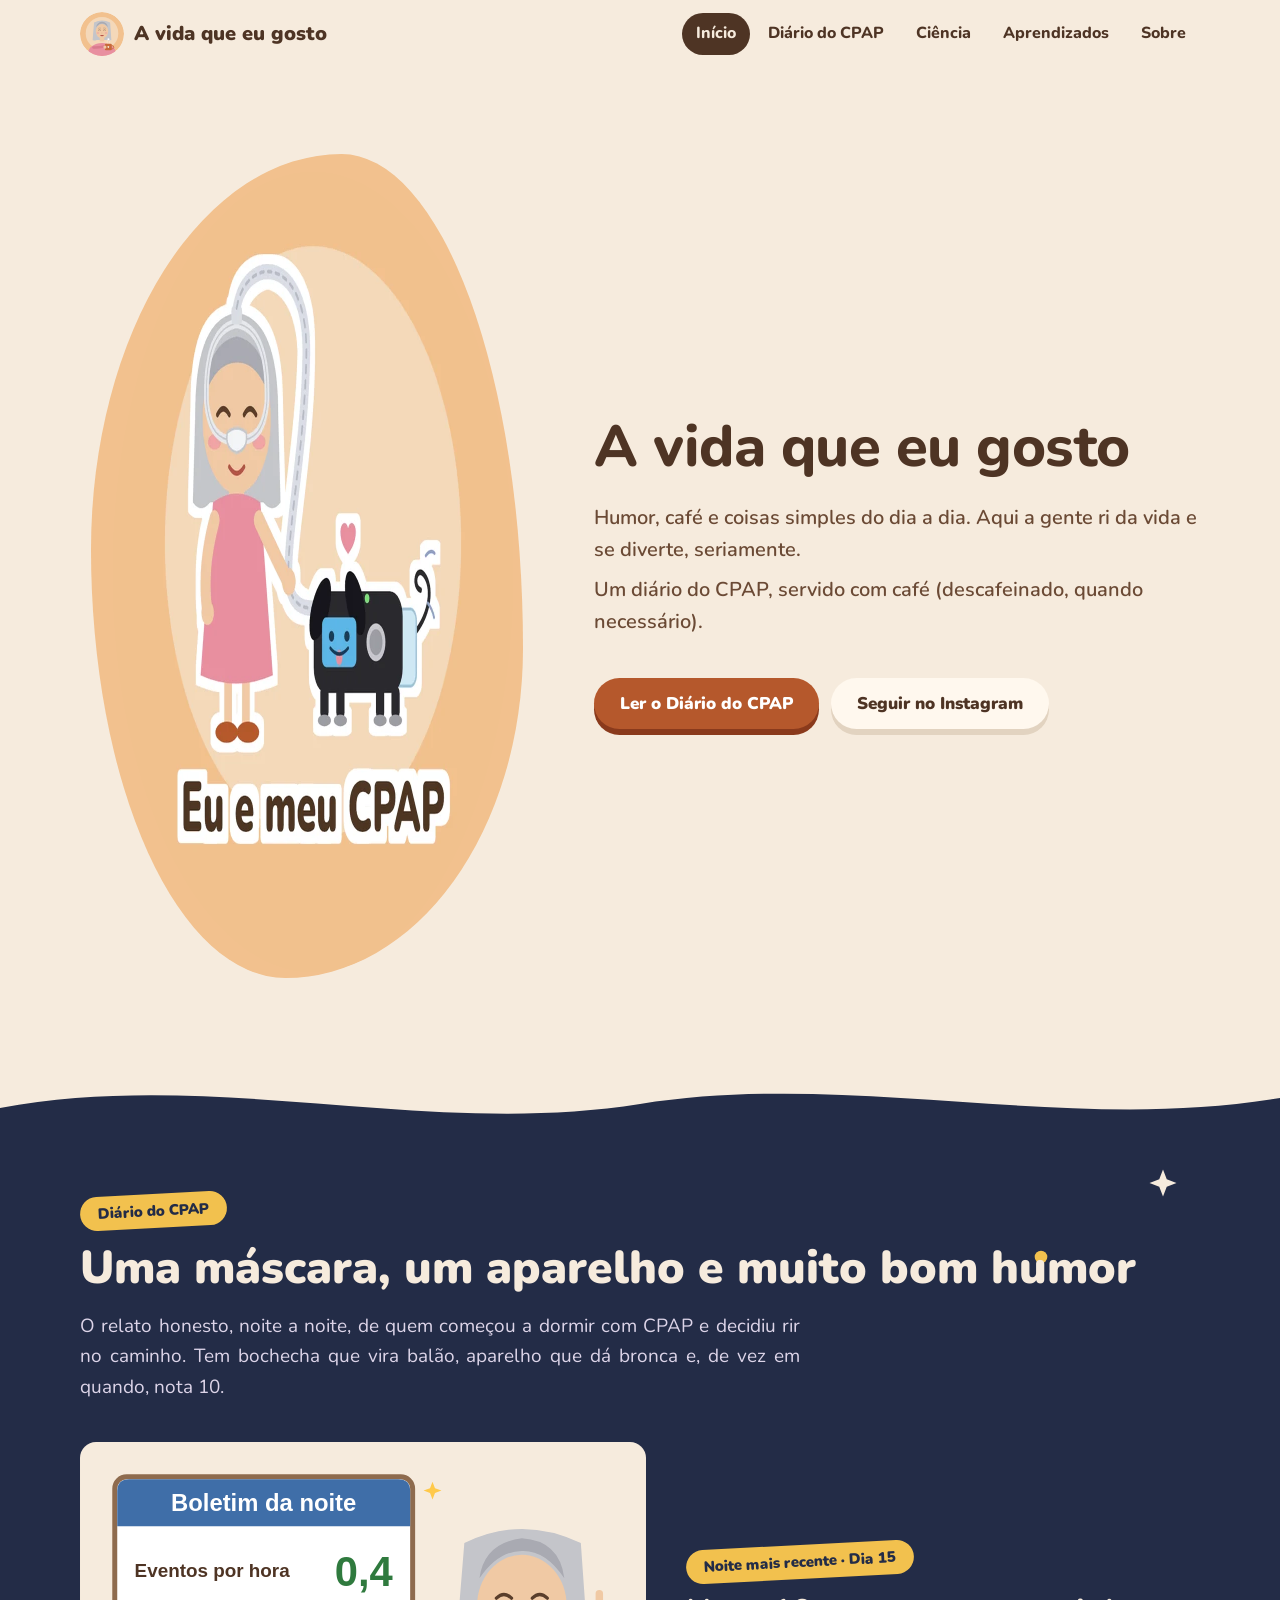
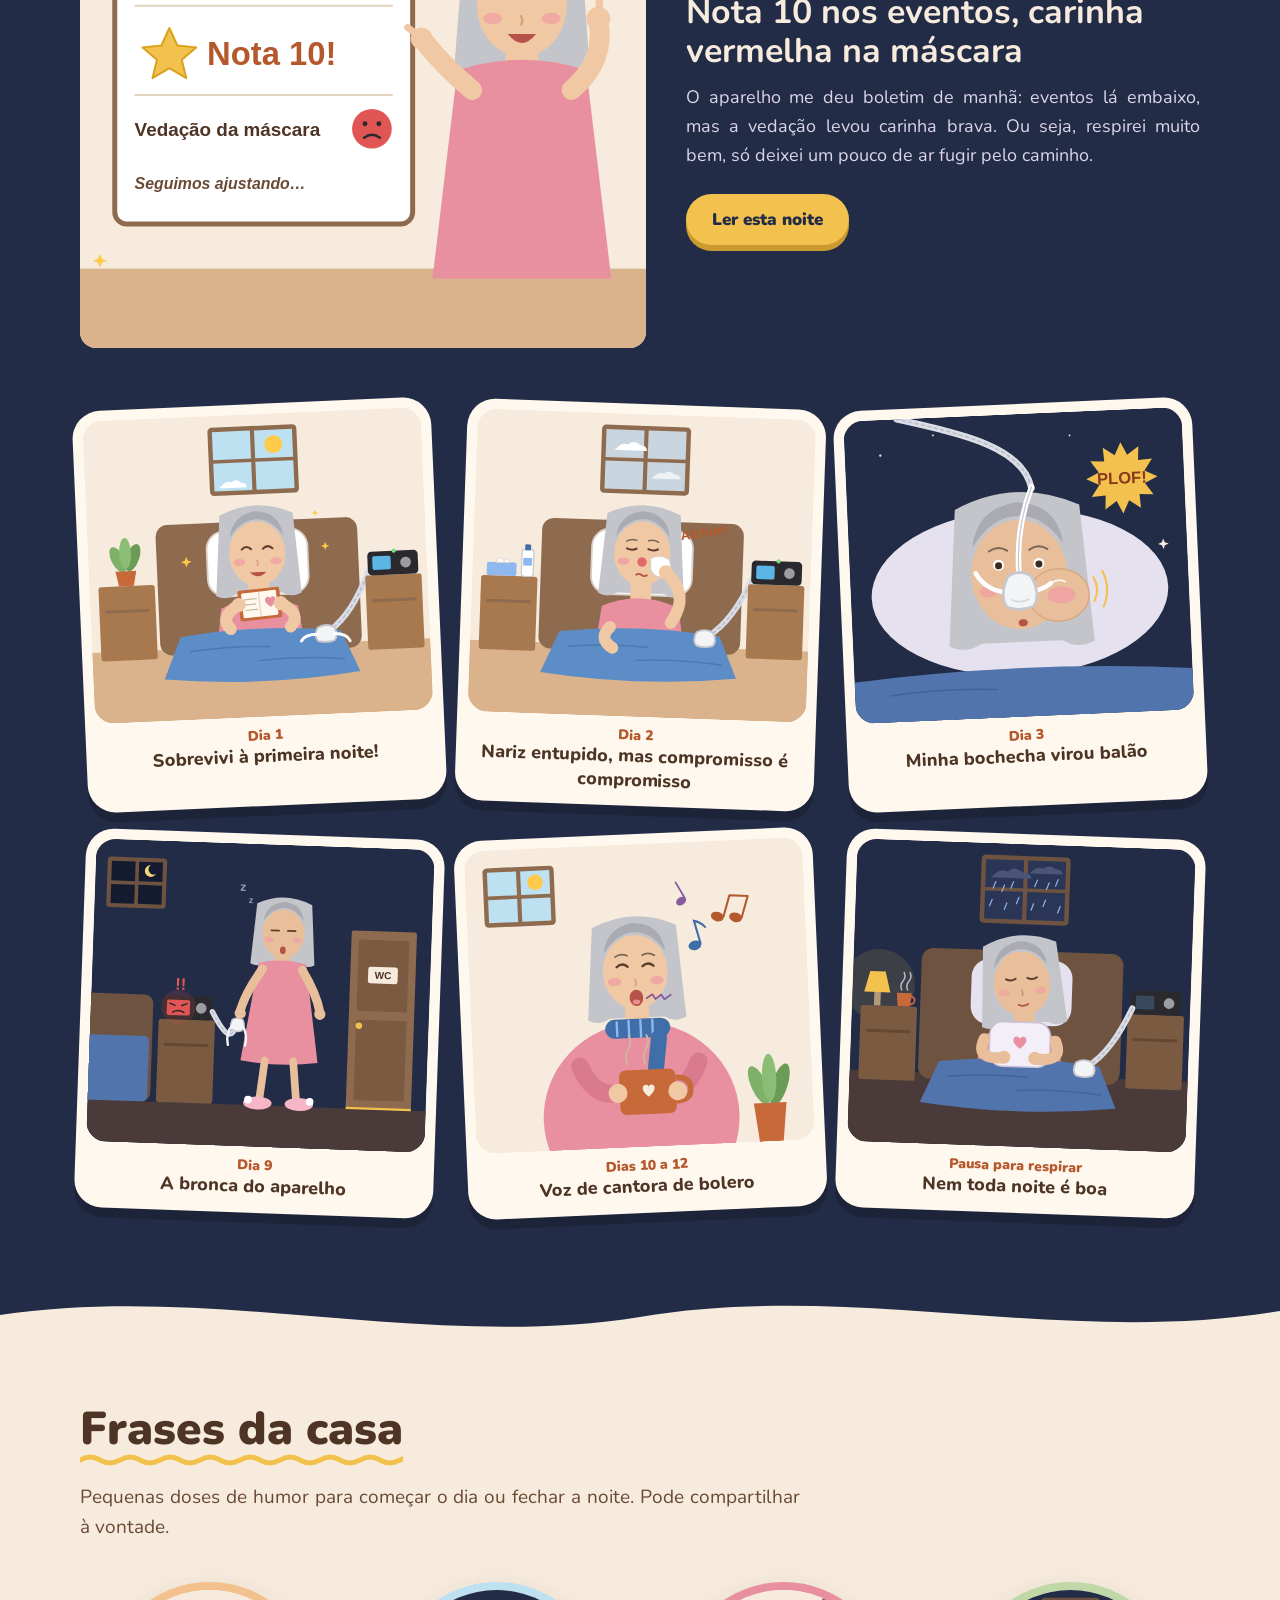
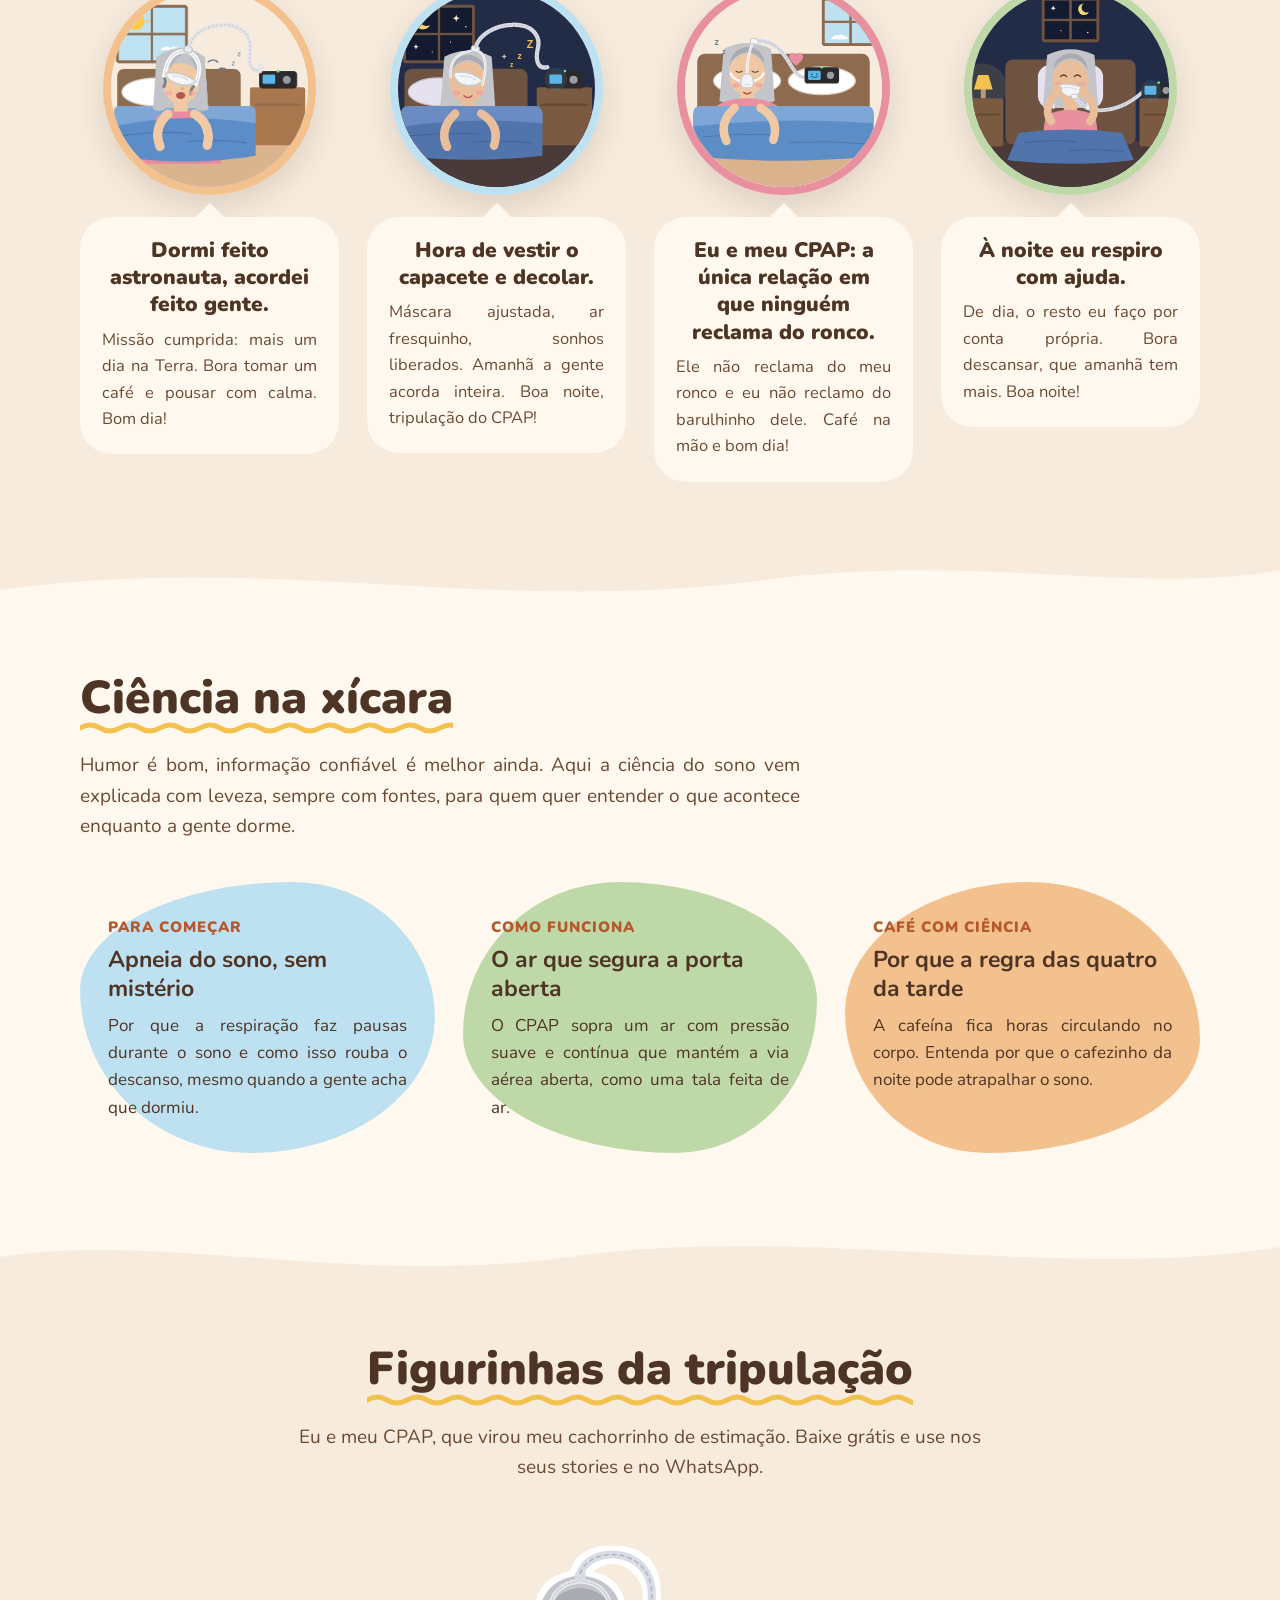
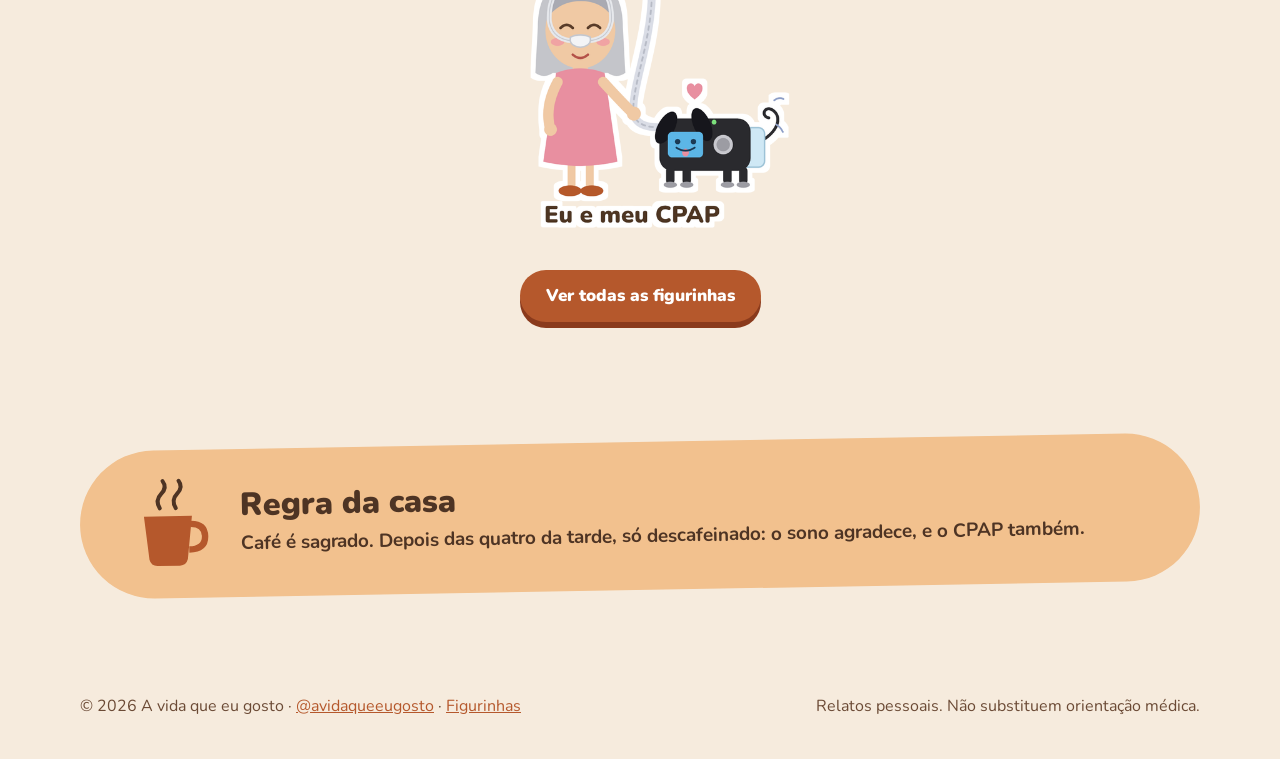
==== index.html @ 5b23d5ad "Prévia de compartilhamento com a nova personagem Co-Authored-By: Claude Opus 5.5 <noreply@anthropic." ====
<!doctype html>
<html lang="pt-BR">
<head>
  <meta charset="utf-8">
  <meta name="viewport" content="width=device-width, initial-scale=1">
  <title>A vida que eu gosto · Diário do CPAP com humor e café</title>
  <meta name="description" content="Humor, café e coisas simples do dia a dia. Um diário bem-humorado e honesto da adaptação ao CPAP, com ciência explicada de um jeito leve.">
  <meta property="og:type" content="website">
  <meta property="og:locale" content="pt_BR">
  <meta property="og:site_name" content="A vida que eu gosto">
  <meta property="og:title" content="A vida que eu gosto · Diário do CPAP com humor e café">
  <meta property="og:description" content="Humor, café e coisas simples do dia a dia. Um diário bem-humorado e honesto da adaptação ao CPAP, com ciência explicada de um jeito leve.">
  <meta property="og:url" content="https://vidaqueeugosto.vercel.app/">
  <meta property="og:image" content="https://vidaqueeugosto.vercel.app/img/compartilhar.png">
  <meta property="og:image:width" content="1200">
  <meta property="og:image:height" content="630">
  <meta property="og:image:alt" content="Ilustração da Vera passeando com o CPAP, que virou um cachorrinho, ao lado do título A vida que eu gosto">
  <meta name="twitter:card" content="summary_large_image">
  <link rel="icon" href="img/avatar.svg" type="image/svg+xml">
  <link rel="preconnect" href="https://fonts.googleapis.com">
  <link rel="preconnect" href="https://fonts.gstatic.com" crossorigin>
  <link href="https://fonts.googleapis.com/css2?family=Nunito:wght@600;700;800;900&display=swap" rel="stylesheet">
  <link rel="stylesheet" href="css/style.css">
</head>
<body>

<header class="topo">
  <div class="container">
    <a class="marca" href="index.html"><img src="img/avatar.svg" alt="">A vida que eu gosto</a>
    <nav class="menu" aria-label="Menu principal">
      <a href="index.html" aria-current="page">Início</a>
      <a href="diario.html">Diário do CPAP</a>
      <a href="ciencia.html">Ciência</a>
      <a href="aprendizados.html">Aprendizados</a>
      <a href="sobre.html">Sobre</a>
    </nav>
  </div>
</header>

<main>

  <section class="abertura">
    <div class="container">
      <div class="moldura">
        <img class="retrato redondo" src="img/eu-e-meu-cpap-perfil.webp" width="800" height="800" alt="Ilustração da Vera, de cabelos grisalhos e vestido rosa, passeando com o CPAP, que virou um cachorrinho, com a frase Eu e meu CPAP">
      </div>
      <div>
        <h1>A vida que eu gosto</h1>
        <p class="lema">Humor, café e coisas simples do dia a dia. Aqui a gente ri da vida e se diverte, seriamente.</p>
        <p class="cafe-nota">Um diário do CPAP, servido com café (descafeinado, quando necessário).</p>
        <div class="botoes">
          <a class="botao botao-principal" href="diario.html">Ler o Diário do CPAP</a>
          <a class="botao botao-secundario" href="https://www.instagram.com/avidaqueeugosto/" rel="noopener">Seguir no Instagram</a>
        </div>
      </div>
    </div>
  </section>

  <svg class="onda" viewBox="0 0 1440 70" preserveAspectRatio="none" aria-hidden="true"><path d="M0 40 C 240 0, 480 70, 720 36 C 960 2, 1200 66, 1440 30 L 1440 70 L 0 70 Z" fill="#232C47"></path></svg>
  <section class="secao diario" aria-labelledby="titulo-diario">
    <svg class="enfeite" style="top: 30px; right: 8%; width: 30px" viewBox="0 0 40 40" aria-hidden="true"><path d="M20 2 l5 13 13 5 -13 5 -5 13 -5 -13 -13 -5 13 -5 z" fill="#F6EBDD"></path></svg>
    <svg class="enfeite e2" style="top: 110px; right: 18%; width: 18px" viewBox="0 0 40 40" aria-hidden="true"><circle cx="20" cy="20" r="14" fill="#F2C14E"></circle></svg>
    <div class="container">
      <span class="selo">Diário do CPAP</span><br>
      <h2 id="titulo-diario">Uma máscara, um aparelho e muito bom humor</h2>
      <p class="intro">O relato honesto, noite a noite, de quem começou a dormir com CPAP e decidiu rir no caminho. Tem bochecha que vira balão, aparelho que dá bronca e, de vez em quando, nota 10.</p>

      <article class="destaque">
        <img src="img/dia15.svg" alt="Ilustração: Vera apontando, orgulhosa, para um grande boletim da noite com nota 10 e uma carinha vermelha na vedação da máscara">
        <div>
          <span class="selo">Noite mais recente · Dia 15</span>
          <h3>Nota 10 nos eventos, carinha vermelha na máscara</h3>
          <p>O aparelho me deu boletim de manhã: eventos lá embaixo, mas a vedação levou carinha brava. Ou seja, respirei muito bem, só deixei um pouco de ar fugir pelo caminho.</p>
          <a class="botao botao-principal" href="diario.html#dia-15">Ler esta noite</a>
        </div>
      </article>

      <ul class="noites">
        <li><a href="diario.html#dia-1"><img src="img/dia01.svg" alt=""><span><small>Dia 1</small>Sobrevivi à primeira noite!</span></a></li>
        <li><a href="diario.html#dia-2"><img src="img/dia02.svg" alt=""><span><small>Dia 2</small>Nariz entupido, mas compromisso é compromisso</span></a></li>
        <li><a href="diario.html#dia-3"><img src="img/dia03.svg" alt=""><span><small>Dia 3</small>Minha bochecha virou balão</span></a></li>
        <li><a href="diario.html#dia-9"><img src="img/dia09.svg" alt=""><span><small>Dia 9</small>A bronca do aparelho</span></a></li>
        <li><a href="diario.html#dias-10-a-12"><img src="img/dia10.svg" alt=""><span><small>Dias 10 a 12</small>Voz de cantora de bolero</span></a></li>
        <li><a href="diario.html#noites-dificeis"><img src="img/noites-dificeis.svg" alt=""><span><small>Pausa para respirar</small>Nem toda noite é boa</span></a></li>
      </ul>
    </div>
  </section>
  <svg class="onda" viewBox="0 0 1440 70" preserveAspectRatio="none" aria-hidden="true"><path d="M0 0 L 1440 0 L 1440 34 C 1200 70, 960 4, 720 40 C 480 74, 240 6, 0 38 Z" fill="#232C47"></path></svg>

  <section class="secao" aria-labelledby="titulo-frases">
    <div class="container">
      <h2 id="titulo-frases" class="ondinha">Frases da casa</h2>
      <p class="intro">Pequenas doses de humor para começar o dia ou fechar a noite. Pode compartilhar à vontade.</p>
      <div class="frases">
        <article class="frase">
          <img src="img/post-astronauta.png" alt="Ilustração: Vera dormindo de máscara de CPAP, com o sol entrando pela janela">
          <div class="balao">
            <h3>Dormi feito astronauta, acordei feito gente.</h3>
            <p>Missão cumprida: mais um dia na Terra. Bora tomar um café e pousar com calma. Bom dia!</p>
          </div>
        </article>
        <article class="frase">
          <img src="img/post-noite.svg" alt="Ilustração noturna: Vera dormindo sorridente com a máscara de CPAP, lua e estrelas na janela">
          <div class="balao">
            <h3>Hora de vestir o capacete e decolar.</h3>
            <p>Máscara ajustada, ar fresquinho, sonhos liberados. Amanhã a gente acorda inteira. Boa noite, tripulação do CPAP!</p>
          </div>
        </article>
        <article class="frase">
          <img src="img/post-ronco.svg" alt="Ilustração: Vera dormindo de máscara, com o aparelho de CPAP deitado no travesseiro ao lado e um coração entre os dois">
          <div class="balao">
            <h3>Eu e meu CPAP: a única relação em que ninguém reclama do ronco.</h3>
            <p>Ele não reclama do meu ronco e eu não reclamo do barulhinho dele. Café na mão e bom dia!</p>
          </div>
        </article>
        <article class="frase">
          <img src="img/post-respiro.svg" alt="Ilustração noturna: Vera sentada na cama, sorrindo, colocando a máscara do CPAP">
          <div class="balao">
            <h3>À noite eu respiro com ajuda.</h3>
            <p>De dia, o resto eu faço por conta própria. Bora descansar, que amanhã tem mais. Boa noite!</p>
          </div>
        </article>
      </div>
    </div>
  </section>

  <svg class="onda" viewBox="0 0 1440 70" preserveAspectRatio="none" aria-hidden="true"><path d="M0 44 C 300 6, 560 70, 860 34 C 1100 6, 1280 50, 1440 24 L 1440 70 L 0 70 Z" fill="#FFF8EE"></path></svg>
  <section class="secao ciencia" aria-labelledby="titulo-ciencia">
    <div class="container">
      <h2 id="titulo-ciencia" class="ondinha">Ciência na xícara</h2>
      <p class="intro">Humor é bom, informação confiável é melhor ainda. Aqui a ciência do sono vem explicada com leveza, sempre com fontes, para quem quer entender o que acontece enquanto a gente dorme.</p>
      <div class="cientifico">
        <a class="bolha" href="ciencia.html#apneia">
          <span class="icone">Para começar</span>
          <h3>Apneia do sono, sem mistério</h3>
          <p>Por que a respiração faz pausas durante o sono e como isso rouba o descanso, mesmo quando a gente acha que dormiu.</p>
        </a>
        <a class="bolha" href="ciencia.html#cpap">
          <span class="icone">Como funciona</span>
          <h3>O ar que segura a porta aberta</h3>
          <p>O CPAP sopra um ar com pressão suave e contínua que mantém a via aérea aberta, como uma tala feita de ar.</p>
        </a>
        <a class="bolha" href="ciencia.html#cafe">
          <span class="icone">Café com ciência</span>
          <h3>Por que a regra das quatro da tarde</h3>
          <p>A cafeína fica horas circulando no corpo. Entenda por que o cafezinho da noite pode atrapalhar o sono.</p>
        </a>
      </div>
    </div>
  </section>
  <svg class="onda" viewBox="0 0 1440 70" preserveAspectRatio="none" aria-hidden="true"><path d="M0 0 L 1440 0 L 1440 30 C 1200 66, 900 6, 640 40 C 400 70, 180 14, 0 40 Z" fill="#FFF8EE"></path></svg>

  <section class="secao" aria-labelledby="titulo-figurinhas">
    <div class="container" style="text-align: center">
      <h2 id="titulo-figurinhas" class="ondinha">Figurinhas da tripulação</h2>
      <p class="intro" style="margin-inline: auto; text-align: center">Eu e meu CPAP, que virou meu cachorrinho de estimação. Baixe grátis e use nos seus stories e no WhatsApp.</p>
      <img src="figurinhas/01-eu-e-meu-cpap.png" alt="Figurinha: Vera passeando com o CPAP, que virou um cachorrinho" width="320" height="320" style="margin: 0 auto 28px; width: 320px">
      <a class="botao botao-principal" href="figurinhas.html">Ver todas as figurinhas</a>
    </div>
  </section>

  <section class="secao regra" aria-labelledby="titulo-regra">
    <div class="container">
      <div class="caixa">
        <svg viewBox="0 0 120 120" aria-hidden="true">
          <path d="M30 50 L90 50 L84 104 Q82 112 74 112 L46 112 Q38 112 36 104 Z" fill="#B5582C"></path>
          <path d="M88 60 Q106 60 106 76 Q106 92 86 92" fill="none" stroke="#B5582C" stroke-width="8"></path>
          <path d="M50 40 Q44 30 52 22 Q60 14 54 6" fill="none" stroke="#4E3424" stroke-width="5" stroke-linecap="round"></path>
          <path d="M70 40 Q64 30 72 22 Q80 14 74 6" fill="none" stroke="#4E3424" stroke-width="5" stroke-linecap="round"></path>
        </svg>
        <div>
          <h2 id="titulo-regra">Regra da casa</h2>
          <p>Café é sagrado. Depois das quatro da tarde, só descafeinado: o sono agradece, e o CPAP também.</p>
        </div>
      </div>
    </div>
  </section>

</main>

<footer class="rodape">
  <div class="container">
    <p>© 2026 A vida que eu gosto · <a href="https://www.instagram.com/avidaqueeugosto/" rel="noopener">@avidaqueeugosto</a> · <a href="figurinhas.html">Figurinhas</a></p>
    <p>Relatos pessoais. Não substituem orientação médica.</p>
  </div>
</footer>

</body>
</html>
---- css/style.css ----
:root {
  --creme: #F6EBDD;
  --creme-2: #FFF8EE;
  --cafe: #4E3424;
  --cafe-2: #6B4A35;
  --terracota: #B5582C;
  --noite: #232C47;
  --noite-2: #2E3A5C;
  --lilas: #DCD4E8;
  --amarelo: #F2C14E;
  --rosa: #E88FA0;
  --pessego: #F2C18E;
  --azul: #BEE1F2;
  --verde: #BFD8A8;
  --borda: #E2D3C0;
}

* { box-sizing: border-box; }

html { scroll-behavior: smooth; }

body {
  margin: 0;
  background: var(--creme);
  color: var(--cafe);
  font-family: 'Nunito', system-ui, sans-serif;
  font-size: 18px;
  line-height: 1.6;
  overflow-x: hidden;
}

p {
  text-align: justify;
  -webkit-hyphens: auto;
  hyphens: auto;
}

img { max-width: 100%; display: block; }

a { color: var(--terracota); }
a:hover { color: #8A3A1C; }

.container { width: min(1120px, 100% - 32px); margin-inline: auto; position: relative; }

/* Cabeçalho */
.topo {
  position: sticky; top: 0; z-index: 10;
  background: rgba(246, 235, 221, 0.94);
  backdrop-filter: blur(6px);
}
.topo .container {
  display: flex; align-items: center; justify-content: space-between;
  gap: 12px; flex-wrap: wrap; padding: 12px 0;
}
.marca {
  display: flex; align-items: center; gap: 10px;
  font-weight: 900; font-size: 20px; color: var(--cafe); text-decoration: none;
}
.marca img { width: 44px; height: 44px; border-radius: 50%; }
.menu { display: flex; gap: 4px; flex-wrap: wrap; }
.menu a {
  color: var(--cafe); text-decoration: none; font-weight: 800; font-size: 16px;
  padding: 8px 14px; border-radius: 999px; transition: transform .2s ease, background .2s ease;
}
.menu a:hover { background: var(--pessego); transform: rotate(-3deg); }
.menu a[aria-current="page"] { background: var(--cafe); color: var(--creme); }

/* Sublinhado ondulado nos títulos */
.ondinha {
  background-image: url("data:image/svg+xml,%3Csvg xmlns='http://www.w3.org/2000/svg' width='40' height='12' viewBox='0 0 40 12'%3E%3Cpath d='M0 6 Q10 0 20 6 T40 6' fill='none' stroke='%23F2C14E' stroke-width='5' stroke-linecap='round'/%3E%3C/svg%3E");
  background-repeat: repeat-x; background-position: 0 100%; background-size: 40px 12px;
  padding-bottom: 10px;
}

/* Abertura */
.abertura { padding: 104px 0 96px; position: relative; }
.abertura .container {
  display: grid; grid-template-columns: minmax(0, 1fr) minmax(0, 1.3fr);
  gap: 48px; align-items: center;
}
.moldura {
  position: relative; width: min(400px, 100%); margin-inline: auto;
}
.moldura::before {
  content: ""; position: absolute; inset: -18px -10px -6px -22px;
  background: var(--pessego);
  border-radius: 58% 42% 55% 45% / 48% 60% 40% 52%;
  animation: respirar 7s ease-in-out infinite;
}
.retrato {
  position: relative; width: 100%;
  border-radius: 46% 54% 50% 50% / 55% 45% 55% 45%;
}
@keyframes respirar {
  0%, 100% { transform: scale(1) rotate(0deg); }
  50% { transform: scale(1.04) rotate(3deg); }
}
.abertura h1 { font-size: clamp(38px, 5vw, 58px); line-height: 1.1; margin: 0 0 24px; font-weight: 800; letter-spacing: -0.5px; }
.abertura .lema { font-size: 20px; font-weight: 600; line-height: 1.6; color: var(--cafe-2); margin: 0 0 8px; text-align: left; }
.abertura .cafe-nota { font-size: 20px; font-weight: 600; line-height: 1.6; color: var(--cafe-2); margin: 0 0 40px; text-align: left; }

.botoes { display: flex; gap: 12px; flex-wrap: wrap; }
.botao {
  display: inline-flex; align-items: center; justify-content: center; min-height: 50px;
  padding: 12px 26px; border-radius: 999px; font-weight: 900; text-decoration: none; font-size: 17px;
  transition: transform .2s ease, box-shadow .2s ease;
}
.botao:hover { transform: translateY(-3px) rotate(-2deg); }
.botao-principal { background: var(--terracota); color: #FFFFFF; box-shadow: 0 6px 0 #8A3A1C; }
.botao-principal:hover { color: #FFFFFF; }
.botao-secundario { background: var(--creme-2); color: var(--cafe); box-shadow: 0 6px 0 var(--borda); }
.botao-secundario:hover { color: var(--cafe); }

/* Enfeites flutuantes */
.enfeite { position: absolute; pointer-events: none; animation: flutuar 6s ease-in-out infinite; }
.enfeite.e2 { animation-delay: -2s; }
.enfeite.e3 { animation-delay: -4s; }
@keyframes flutuar {
  0%, 100% { transform: translateY(0) rotate(0deg); }
  50% { transform: translateY(-12px) rotate(8deg); }
}

/* Ondas entre seções */
.onda { display: block; width: 100%; height: 70px; }

/* Seções */
.secao { padding: 56px 0 64px; position: relative; }
.secao h2 { font-size: clamp(30px, 4vw, 46px); line-height: 1.15; margin: 0 0 16px; font-weight: 900; display: inline-block; }
.secao .intro { max-width: 720px; margin: 0 0 40px; color: var(--cafe-2); font-size: 19px; }

.selo {
  display: inline-block; background: var(--amarelo); color: var(--noite);
  font-weight: 900; border-radius: 999px; padding: 5px 18px; font-size: 15px; margin-bottom: 14px;
  transform: rotate(-3deg);
}

/* Diário em destaque */
.diario { background: var(--noite); color: #F6EBDD; }
.diario .intro { color: var(--lilas); }
.diario h2 { color: #F6EBDD; }

.destaque {
  display: grid; grid-template-columns: minmax(0, 1.1fr) minmax(0, 1fr); gap: 40px; align-items: center;
  margin-bottom: 56px;
}
.destaque img { border-radius: 16px; }
.destaque h3 { font-size: clamp(26px, 3vw, 34px); line-height: 1.15; margin: 0 0 12px; color: #F6EBDD; }
.destaque p { color: var(--lilas); margin: 0 0 24px; }
.destaque .botao-principal { background: var(--amarelo); color: var(--noite); box-shadow: 0 6px 0 #C99A2E; }

.noites { display: grid; grid-template-columns: repeat(3, minmax(0, 1fr)); gap: 28px 22px; list-style: none; padding: 0; margin: 0; }
.noites li:nth-child(odd) a { transform: rotate(-2.5deg); }
.noites li:nth-child(even) a { transform: rotate(2deg); }
.noites a {
  display: block; text-decoration: none; color: var(--cafe); background: var(--creme-2);
  border-radius: 28px; padding: 10px 10px 14px; height: 100%;
  box-shadow: 0 10px 0 rgba(0, 0, 0, 0.18);
  transition: transform .25s ease;
}
.noites a:hover { transform: rotate(0deg) translateY(-6px) scale(1.03); }
.noites img { aspect-ratio: 1140 / 1020; width: 100%; object-fit: cover; border-radius: 20px; }
.noites span { display: block; padding: 10px 6px 0; font-weight: 800; line-height: 1.3; text-align: center; }
.noites small { display: block; color: var(--terracota); font-weight: 900; font-size: 14px; }

/* Frases da casa: balões */
.frases { display: grid; grid-template-columns: repeat(auto-fill, minmax(250px, 1fr)); gap: 40px 28px; }
.frase { display: flex; flex-direction: column; align-items: center; text-align: center; }
.frase img {
  aspect-ratio: 1; width: 82%; object-fit: cover;
  border-radius: 50%; border: 8px solid #FFFFFF;
  box-shadow: 0 12px 30px rgba(78, 52, 36, 0.14);
}
.frase:nth-child(1) img { border-color: var(--pessego); }
.frase:nth-child(2) img { border-color: var(--azul); }
.frase:nth-child(3) img { border-color: var(--rosa); }
.frase:nth-child(4) img { border-color: var(--verde); }
.balao {
  position: relative; margin-top: 22px; background: var(--creme-2);
  border-radius: 32px; padding: 20px 22px 22px;
}
.balao::before {
  content: ""; position: absolute; top: -14px; left: 50%; margin-left: -14px;
  border: 14px solid transparent; border-top: 0; border-bottom-color: var(--creme-2);
}
.frase h3 { font-size: 21px; line-height: 1.3; margin: 0 0 8px; font-weight: 900; }
.frase p { margin: 0; color: var(--cafe-2); font-size: 16.5px; }

/* Ciência na xícara */
.ciencia { background: var(--creme-2); }
.cientifico { display: grid; grid-template-columns: repeat(auto-fill, minmax(260px, 1fr)); gap: 28px; }
.bolha {
  padding: 30px 28px 32px; text-decoration: none; color: var(--cafe);
  display: block; transition: transform .25s ease;
}
.bolha:nth-child(1) { background: var(--azul); border-radius: 60% 40% 52% 48% / 40% 50% 50% 60%; }
.bolha:nth-child(2) { background: var(--verde); border-radius: 44% 56% 40% 60% / 56% 44% 56% 44%; }
.bolha:nth-child(3) { background: var(--pessego); border-radius: 52% 48% 60% 40% / 48% 58% 42% 52%; }
.bolha:hover { transform: rotate(-2deg) scale(1.03); color: var(--cafe); }
.bolha .icone { font-size: 15px; font-weight: 900; color: var(--terracota); letter-spacing: 1px; text-transform: uppercase; }
.bolha h3 { font-size: 23px; line-height: 1.25; margin: 6px 0 8px; }
.bolha p { margin: 0; font-size: 17px; }

/* Regra da casa */
.regra .caixa {
  background: var(--pessego); border-radius: 999px; padding: 26px 40px;
  display: flex; gap: 24px; align-items: center; transform: rotate(-1deg);
}
.regra svg { width: 96px; height: 96px; flex: none; }
.regra h2 { margin: 0 0 4px; font-size: clamp(24px, 3vw, 32px); }
.regra p { margin: 0; font-size: 19px; font-weight: 700; }

/* Rodapé */
.rodape { padding: 40px 0; font-size: 16px; color: var(--cafe-2); }
.rodape .container { display: flex; justify-content: space-between; gap: 16px; flex-wrap: wrap; }
.rodape p { margin: 0; text-align: left; }

@media (max-width: 760px) {
  .abertura { padding: 32px 0; }
  .abertura .container, .destaque { grid-template-columns: minmax(0, 1fr); gap: 28px; }
  .moldura { width: 250px; }
  .noites { grid-template-columns: repeat(2, minmax(0, 1fr)); }
  .secao { padding: 44px 0 52px; }
  .regra .caixa { border-radius: 40px; flex-direction: column; text-align: center; padding: 28px 24px; }
  .regra p { text-align: center; }
  .onda { height: 44px; }
}

@media (prefers-reduced-motion: reduce) {
  *, *::before { animation: none !important; transition: none !important; }
}

/* Página de leitura (Ciência) */
.leitura { padding: 80px 0 96px; }
.leitura .container { width: min(760px, 100% - 32px); }
.leitura h1 { font-size: clamp(36px, 5vw, 54px); line-height: 1.1; margin: 0 0 20px; font-weight: 800; }
.leitura .abre { font-size: 20px; font-weight: 600; color: var(--cafe-2); margin: 0 0 32px; }
.leitura h2 { font-size: clamp(26px, 3vw, 34px); line-height: 1.2; margin: 72px 0 16px; font-weight: 800; scroll-margin-top: 90px; }
.leitura h3 { font-size: 21px; margin: 32px 0 8px; font-weight: 800; }
.leitura ul { padding-left: 22px; }
.leitura li { margin-bottom: 8px; }
.aviso {
  background: var(--creme-2); border-radius: 28px; padding: 22px 26px; margin: 0 0 24px;
  border-left: none; font-weight: 600;
}
.aviso p { margin: 0; }
.escala { display: grid; grid-template-columns: repeat(4, minmax(0, 1fr)); gap: 12px; margin: 20px 0 8px; }
.escala div { border-radius: 24px; padding: 16px 12px; text-align: center; font-weight: 800; line-height: 1.3; }
.escala small { display: block; font-weight: 600; font-size: 15px; margin-top: 4px; }
.escala .n0 { background: var(--verde); }
.escala .n1 { background: var(--azul); }
.escala .n2 { background: var(--pessego); }
.escala .n3 { background: var(--rosa); }
.indicacoes { list-style: none; padding: 0 !important; display: grid; gap: 14px; }
.indicacoes li { background: var(--creme-2); border-radius: 24px; padding: 18px 22px; margin: 0; }
.indicacoes strong { color: var(--terracota); }
.sumario { display: flex; flex-wrap: wrap; gap: 10px; margin: 0 0 8px; }
.sumario a { background: var(--creme-2); color: var(--cafe); text-decoration: none; font-weight: 800; font-size: 16px; padding: 8px 16px; border-radius: 999px; }
.sumario a:hover { background: var(--pessego); }
.referencias { font-size: 16px; }
.referencias li { margin-bottom: 12px; }
@media (max-width: 760px) { .escala { grid-template-columns: repeat(2, minmax(0, 1fr)); } }

.indicacoes h3 { margin: 10px 0 8px; }
.indicacoes p { margin: 0 0 10px; }
.indicacoes p:last-child { margin-bottom: 0; }
.forca { display: inline-block; font-size: 14px; font-weight: 800; padding: 4px 14px; border-radius: 999px; }
.forca.forte { background: var(--verde); }
.forca.condicional { background: var(--azul); }
.forca.investigacao { background: var(--pessego); }

/* Diário */
.entradas { display: grid; gap: 72px; margin-top: 56px; }
.entrada { display: grid; grid-template-columns: minmax(0, 0.9fr) minmax(0, 1.1fr); gap: 40px; align-items: start; scroll-margin-top: 90px; }
.entrada:nth-child(even) .entrada-img { order: 2; }
.entrada-img img { border-radius: 24px; width: 100%; }
.entrada .quando { font-size: 15px; font-weight: 800; color: var(--terracota); margin: 0 0 6px; text-align: left; }
.entrada h2 { margin: 0 0 14px !important; font-size: clamp(24px, 2.8vw, 32px) !important; }
.entrada p { margin: 0 0 14px; }
.boletim { display: flex; flex-wrap: wrap; gap: 8px; margin: 4px 0 16px; padding: 0; list-style: none; }
.boletim li { background: var(--creme-2); border-radius: 999px; padding: 6px 14px; font-size: 15px; font-weight: 800; margin: 0; }
.licao { background: var(--creme-2); border-radius: 24px; padding: 16px 20px; font-weight: 600; }
.licao strong { color: var(--terracota); }
@media (max-width: 760px) {
  .entrada { grid-template-columns: minmax(0, 1fr); gap: 20px; }
  .entrada:nth-child(even) .entrada-img { order: 0; }
}

.quando-topo { font-size: 15px; font-weight: 800; color: var(--terracota); margin: 0 0 8px; text-align: left; }
.indicacoes h3 a { color: var(--cafe); }

/* Figurinhas */
.figurinhas { list-style: none; padding: 0 !important; display: grid; grid-template-columns: repeat(3, minmax(0, 1fr)); gap: 32px 24px; }
.figurinha { background: var(--creme-2); border-radius: 32px; padding: 20px 20px 24px; text-align: center; margin: 0 !important; }
.figurinha img { width: 100%; height: auto; }
.figurinha h3 { margin: 8px 0 14px !important; font-size: 19px !important; }
.baixar { display: flex; gap: 8px; justify-content: center; flex-wrap: wrap; }
.baixar a { background: var(--cafe); color: var(--creme); text-decoration: none; font-weight: 800; font-size: 15px; padding: 8px 16px; border-radius: 999px; min-height: 40px; display: inline-flex; align-items: center; }
.baixar a:hover { background: var(--terracota); color: #FFFFFF; }
@media (max-width: 760px) { .figurinhas { grid-template-columns: repeat(2, minmax(0, 1fr)); gap: 16px; } .figurinha { padding: 12px 12px 16px; } }

.retrato.redondo { border-radius: 50%; }
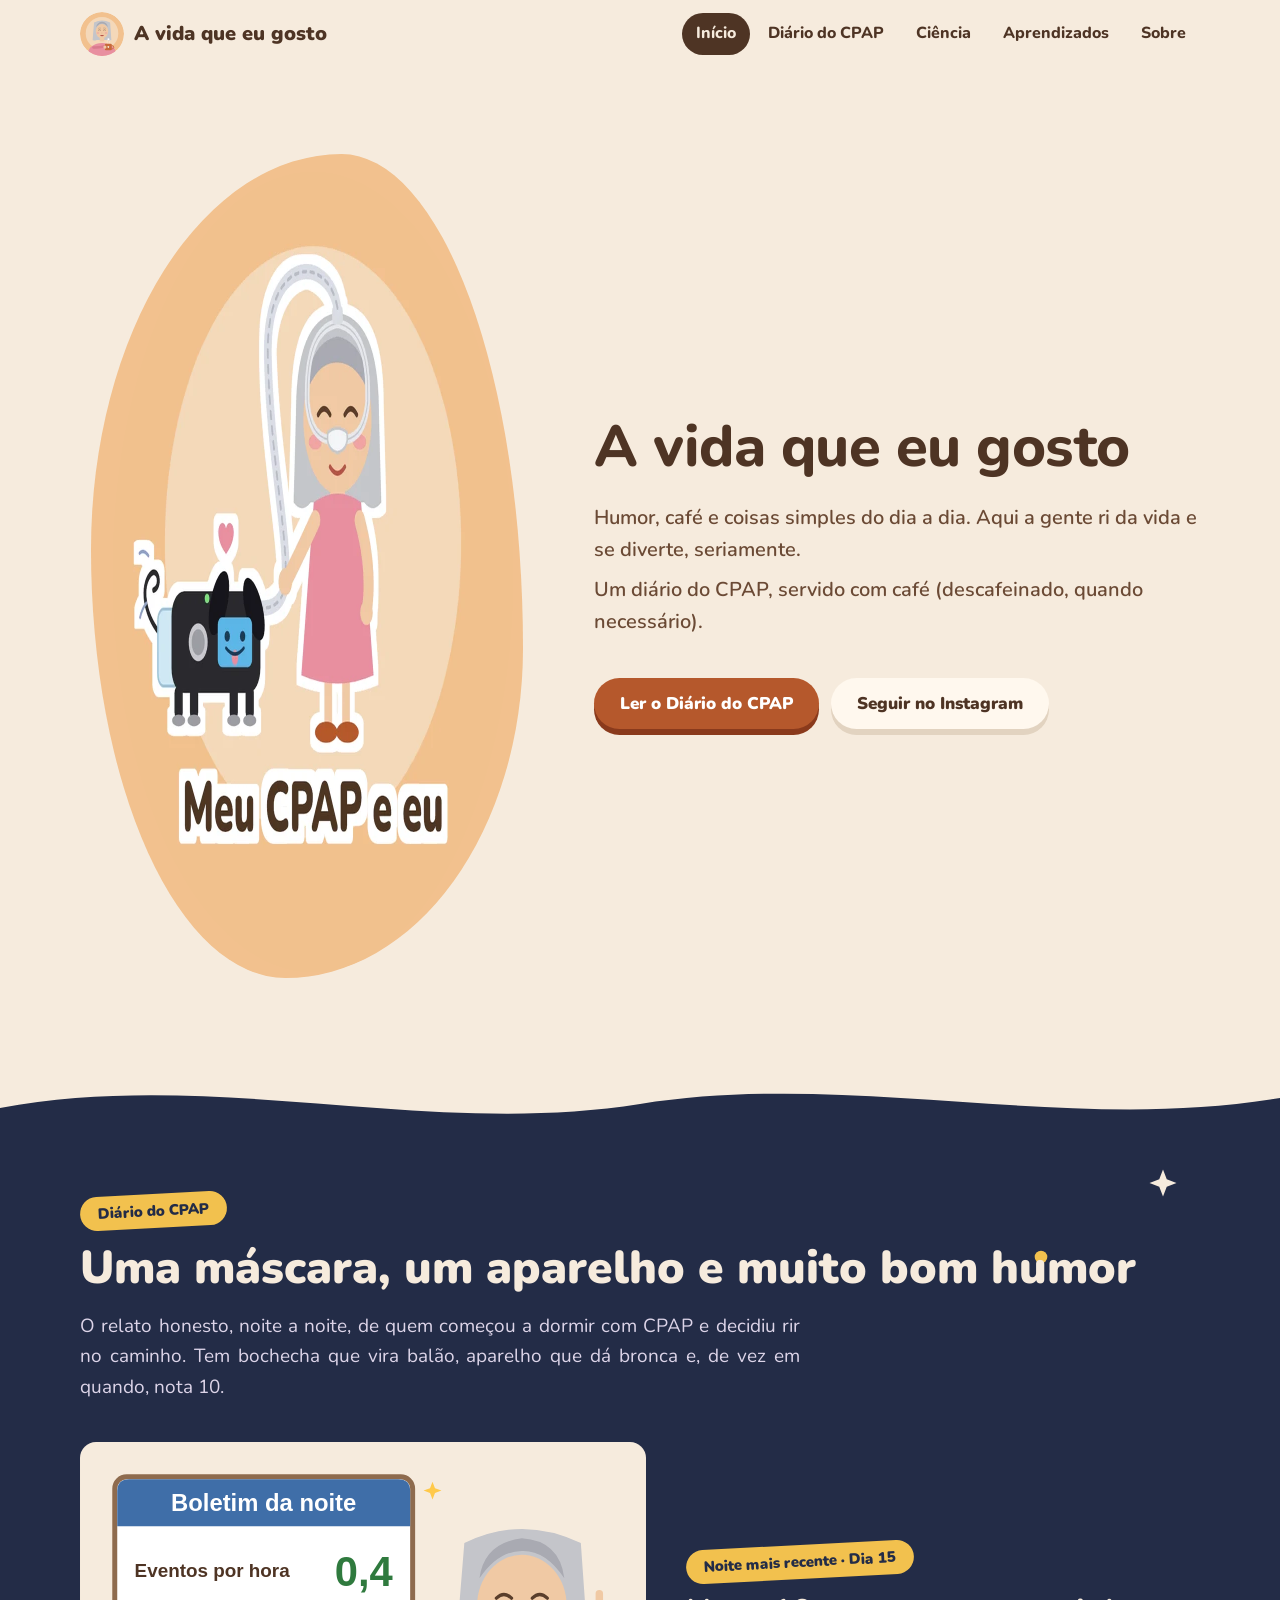
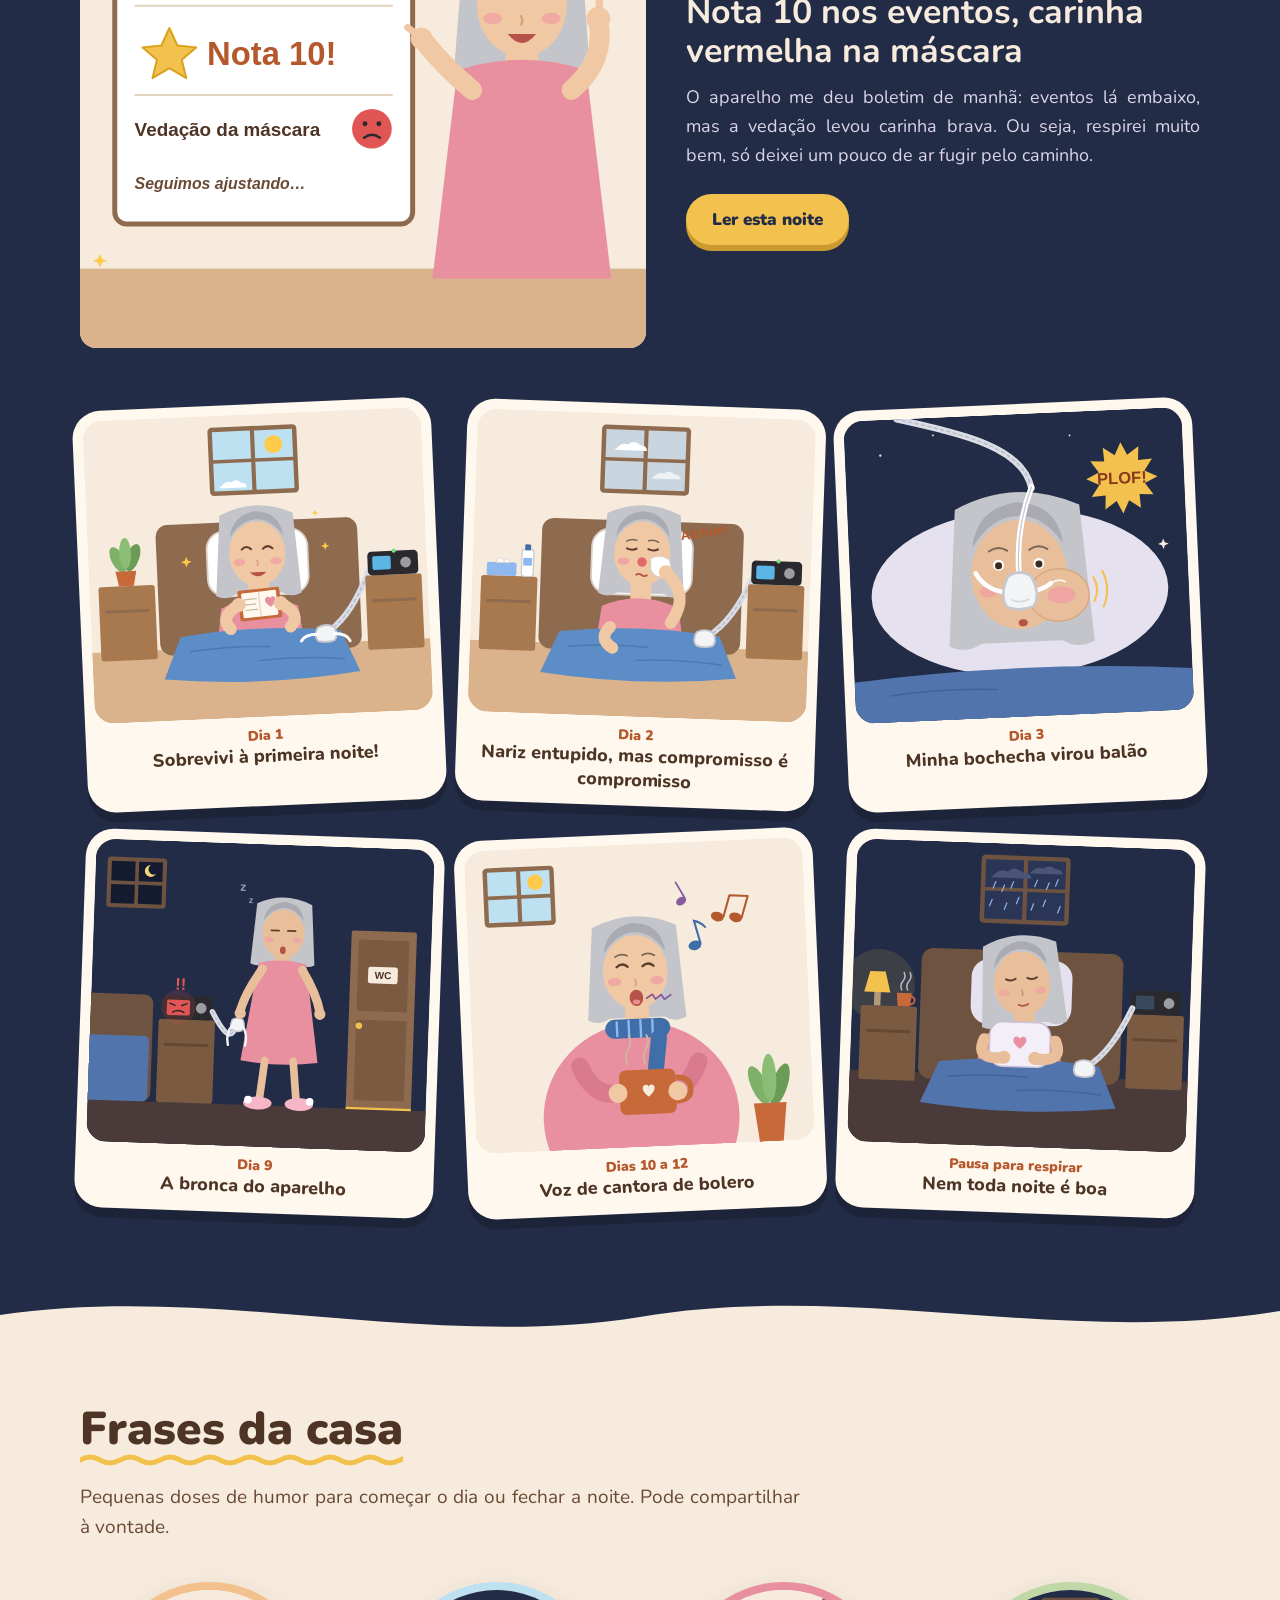
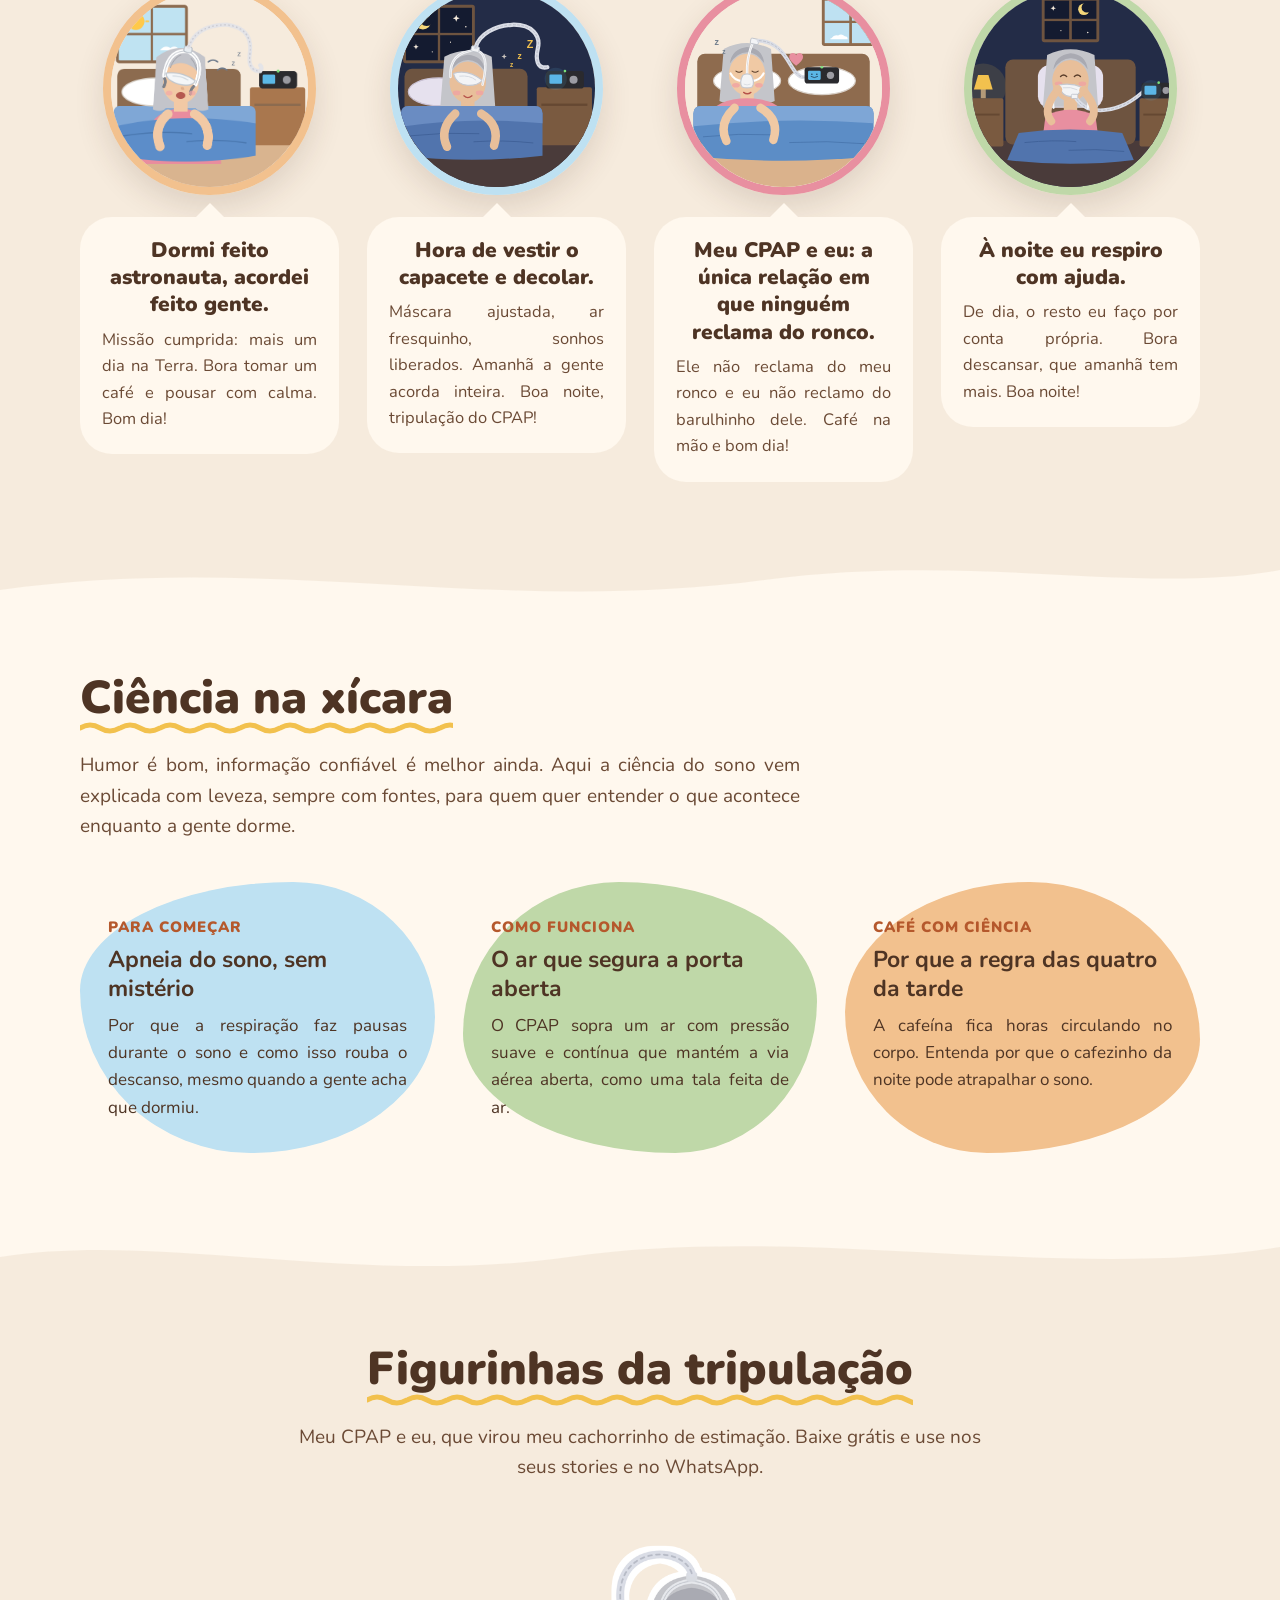
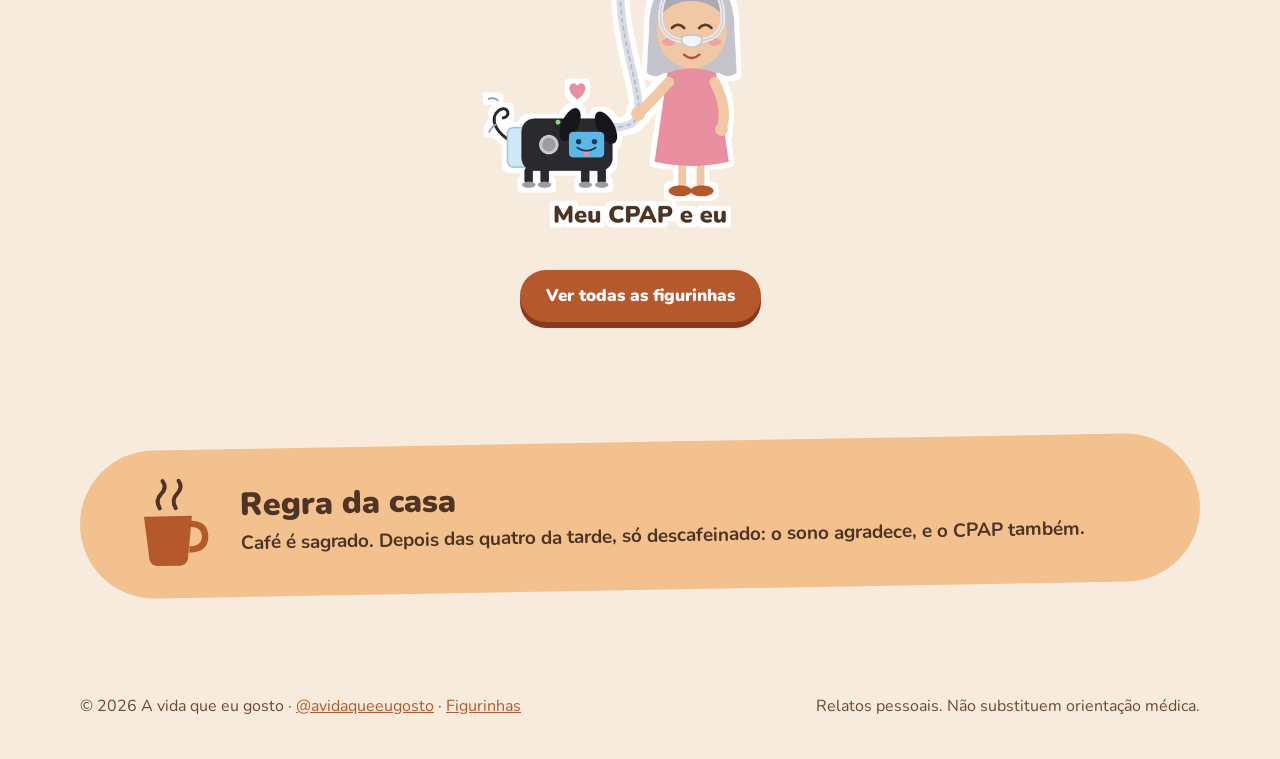
==== commit 3a5f4232: "Meu CPAP e eu: cena espelhada na figurinha, foto principal e prévia Co-Authored-By: Claude Opus 5.5 " ====
--- a/index.html
+++ b/index.html
@@ -42,7 +42,7 @@
   <section class="abertura">
     <div class="container">
       <div class="moldura">
-        <img class="retrato redondo" src="img/eu-e-meu-cpap-perfil.webp" width="800" height="800" alt="Ilustração da Vera, de cabelos grisalhos e vestido rosa, passeando com o CPAP, que virou um cachorrinho, com a frase Eu e meu CPAP">
+        <img class="retrato redondo" src="img/eu-e-meu-cpap-perfil.webp" width="800" height="800" alt="Ilustração da Vera, de cabelos grisalhos e vestido rosa, passeando com o CPAP, que virou um cachorrinho, com a frase Meu CPAP e eu">
       </div>
       <div>
         <h1>A vida que eu gosto</h1>
@@ -109,7 +109,7 @@
         <article class="frase">
           <img src="img/post-ronco.svg" alt="Ilustração: Vera dormindo de máscara, com o aparelho de CPAP deitado no travesseiro ao lado e um coração entre os dois">
           <div class="balao">
-            <h3>Eu e meu CPAP: a única relação em que ninguém reclama do ronco.</h3>
+            <h3>Meu CPAP e eu: a única relação em que ninguém reclama do ronco.</h3>
             <p>Ele não reclama do meu ronco e eu não reclamo do barulhinho dele. Café na mão e bom dia!</p>
           </div>
         </article>
@@ -153,7 +153,7 @@
   <section class="secao" aria-labelledby="titulo-figurinhas">
     <div class="container" style="text-align: center">
       <h2 id="titulo-figurinhas" class="ondinha">Figurinhas da tripulação</h2>
-      <p class="intro" style="margin-inline: auto; text-align: center">Eu e meu CPAP, que virou meu cachorrinho de estimação. Baixe grátis e use nos seus stories e no WhatsApp.</p>
+      <p class="intro" style="margin-inline: auto; text-align: center">Meu CPAP e eu, que virou meu cachorrinho de estimação. Baixe grátis e use nos seus stories e no WhatsApp.</p>
       <img src="figurinhas/01-eu-e-meu-cpap.png" alt="Figurinha: Vera passeando com o CPAP, que virou um cachorrinho" width="320" height="320" style="margin: 0 auto 28px; width: 320px">
       <a class="botao botao-principal" href="figurinhas.html">Ver todas as figurinhas</a>
     </div>
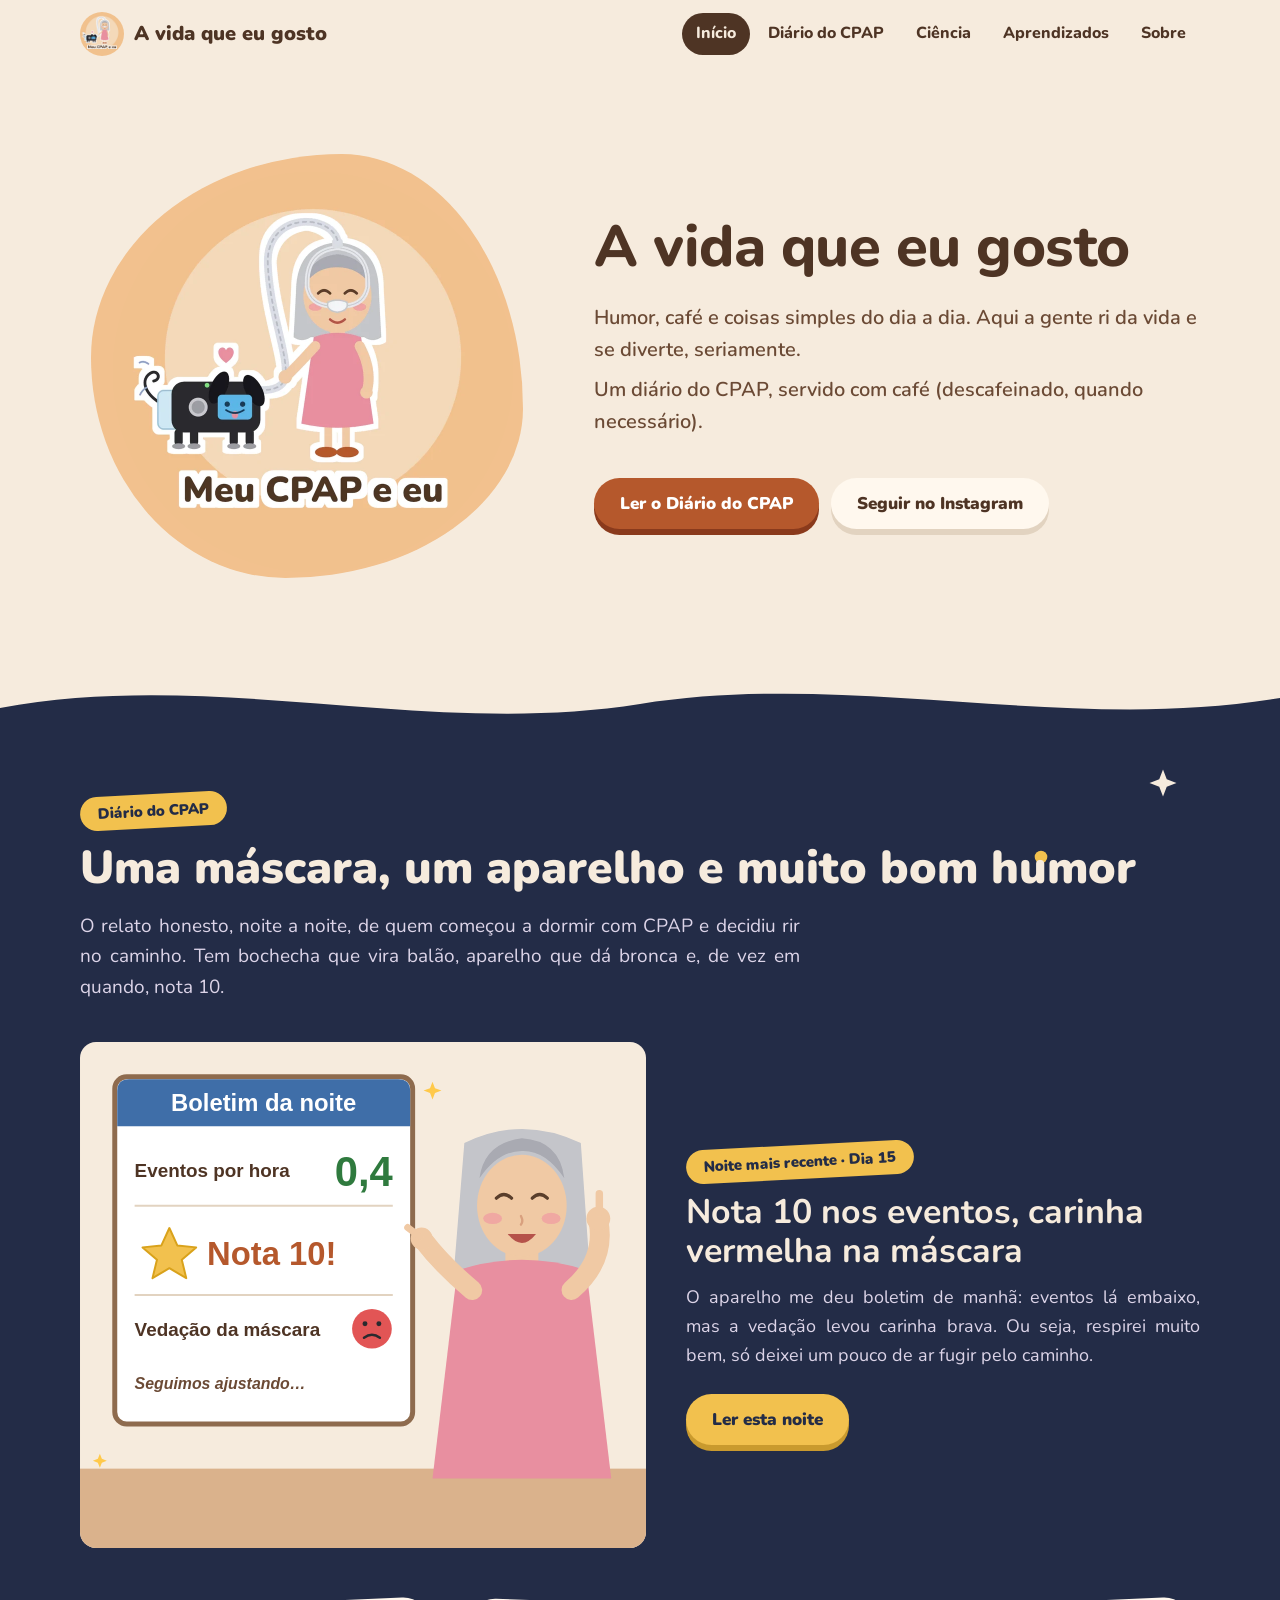
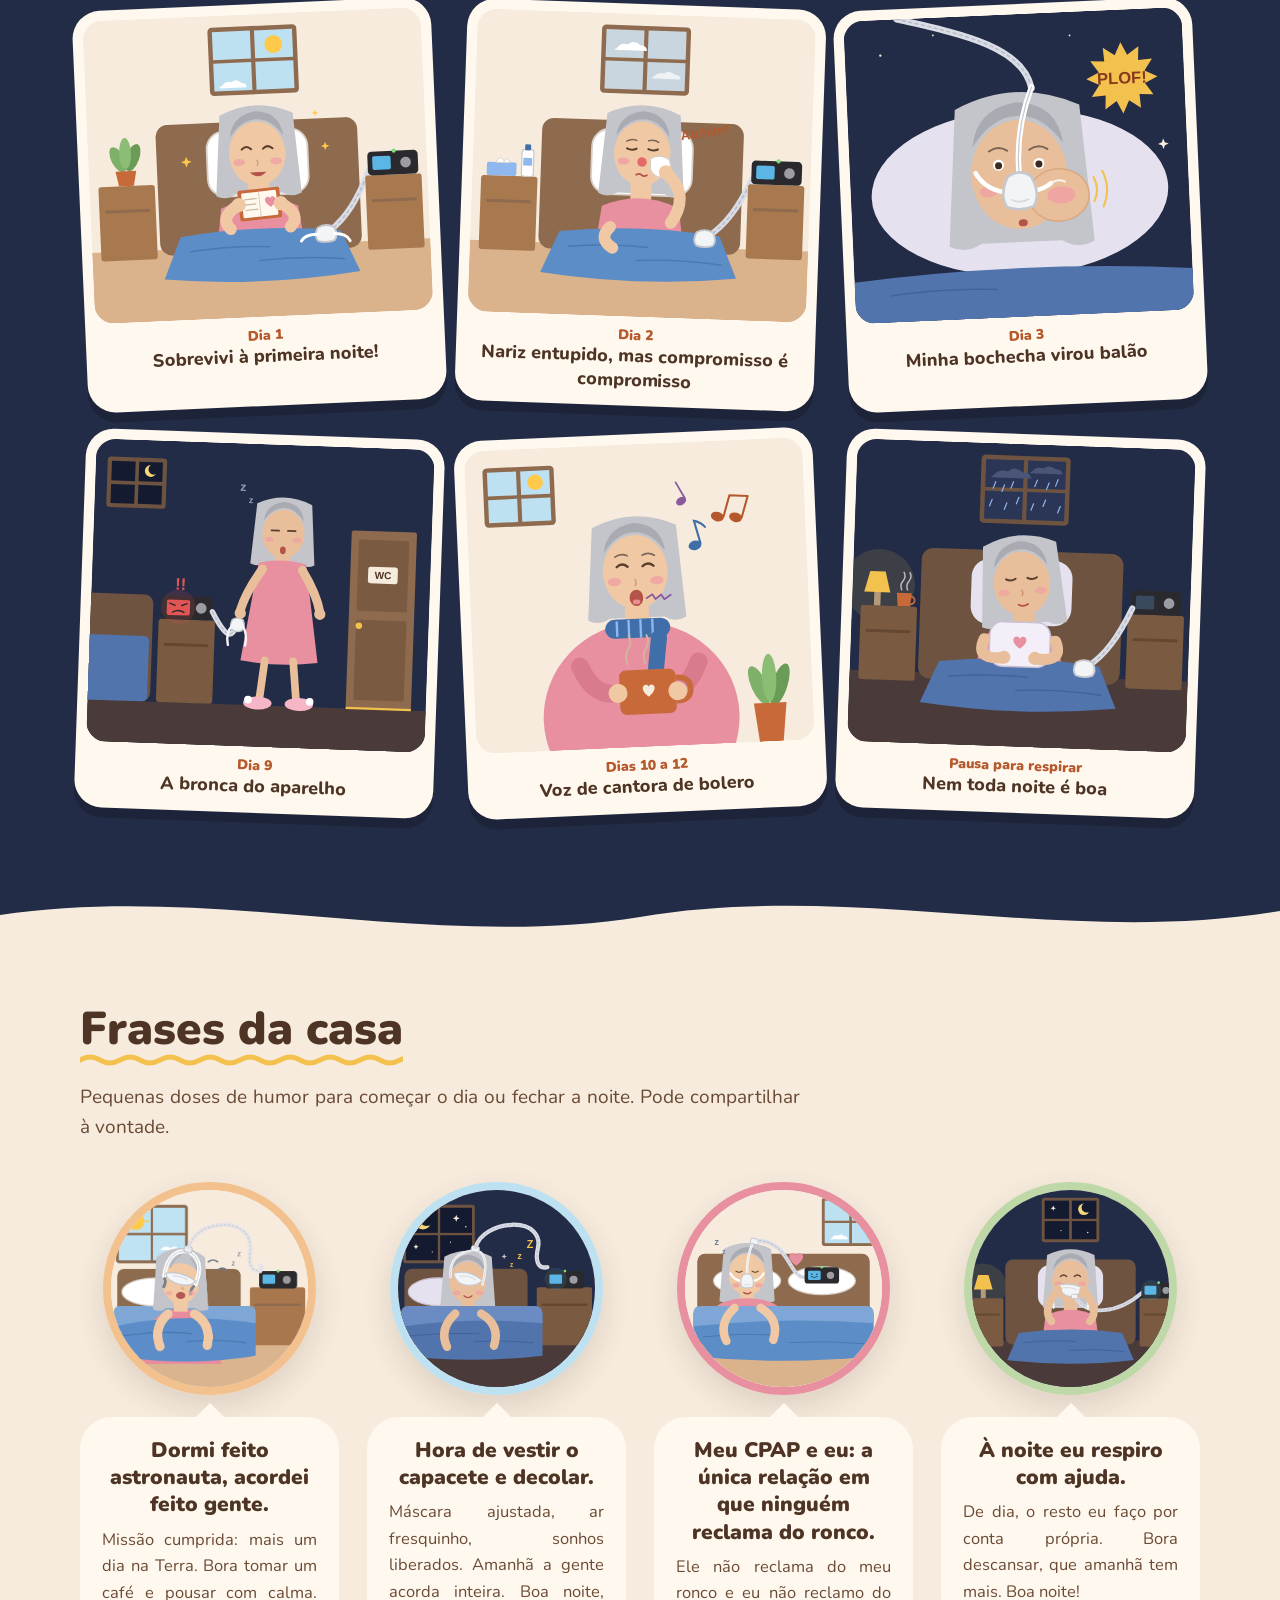
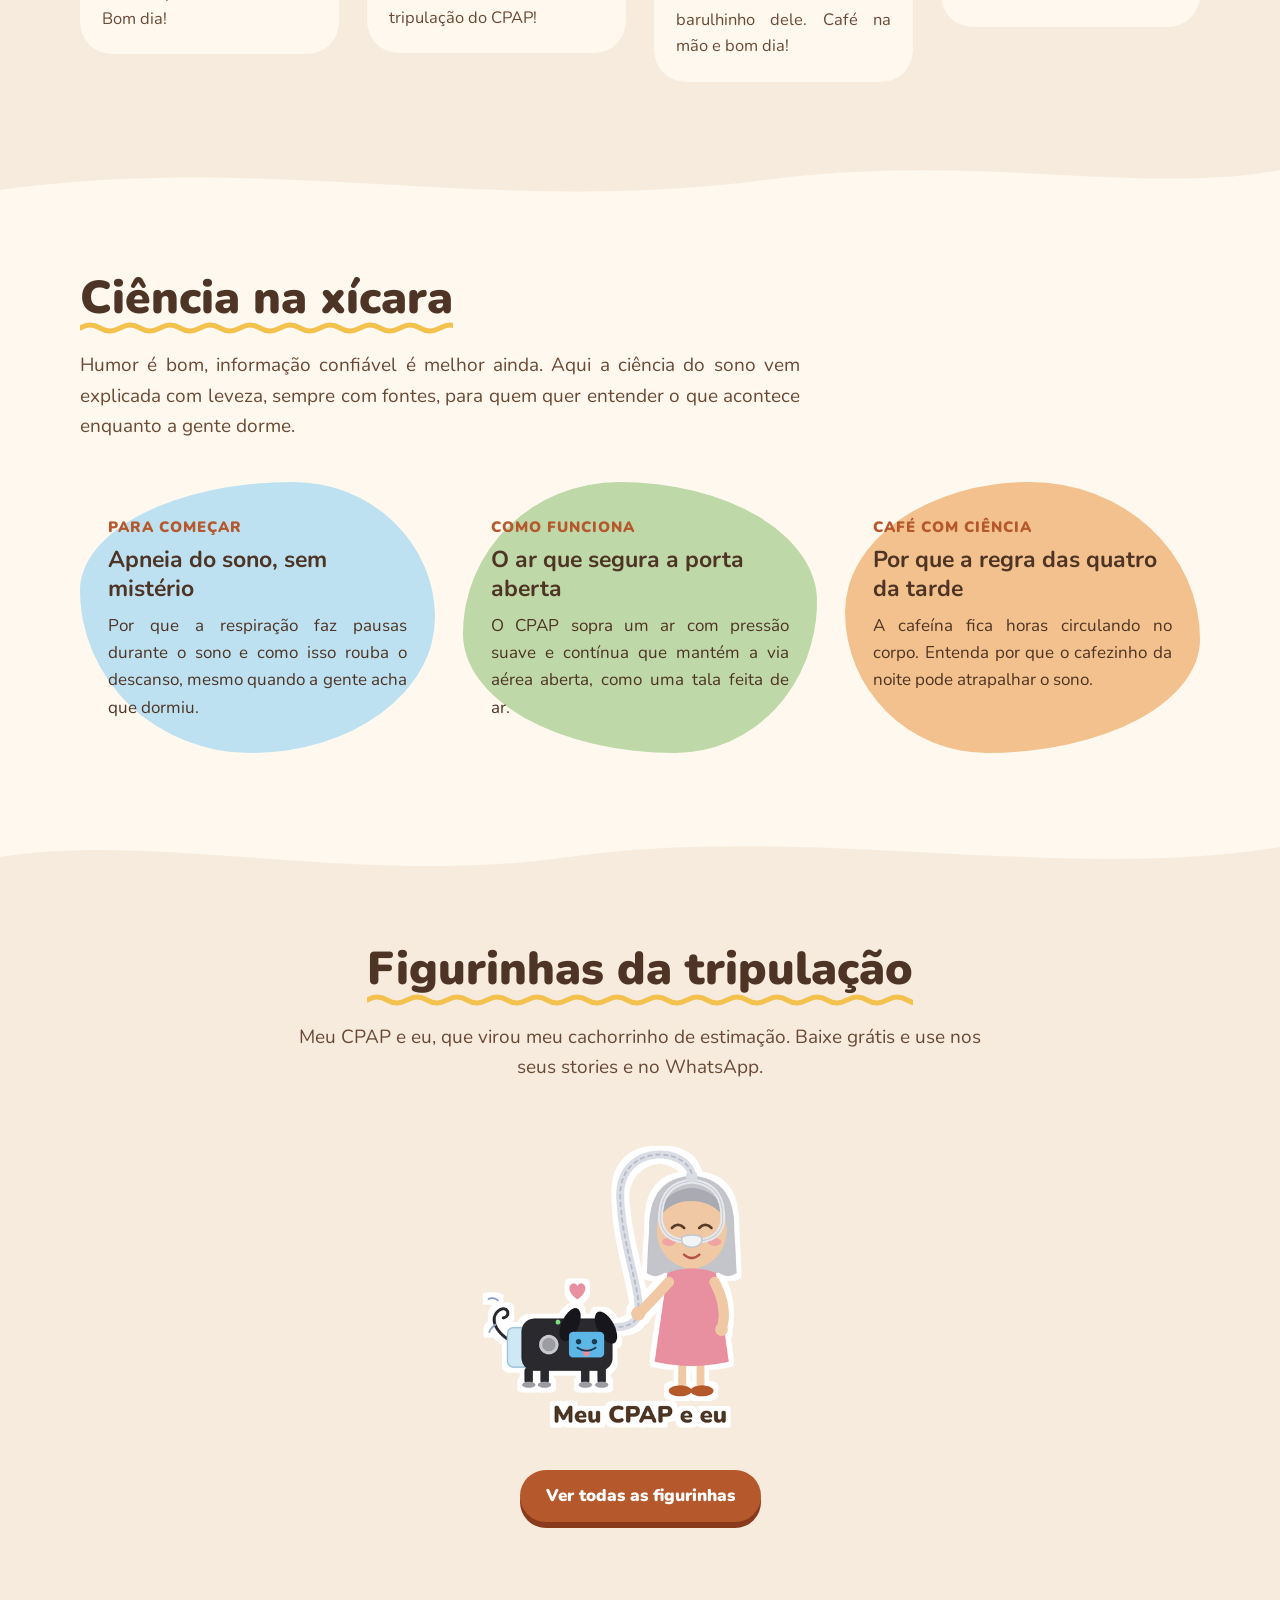
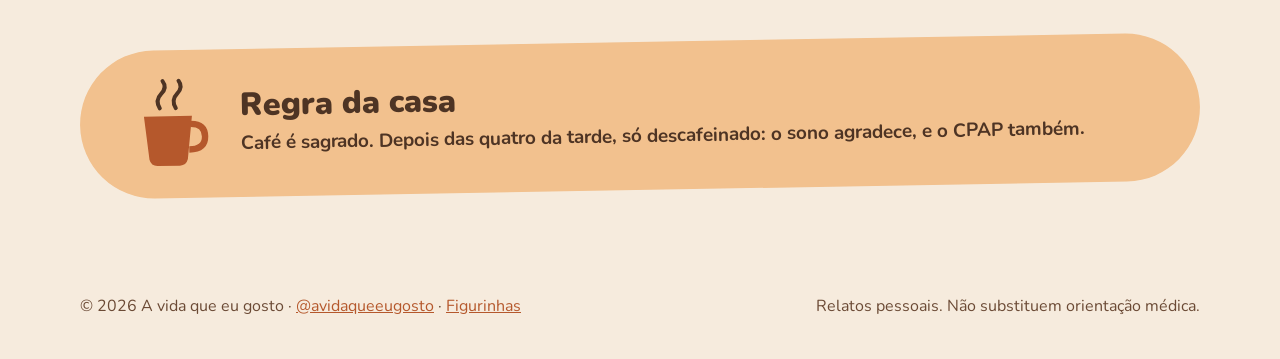
==== commit 3500c616: "Corrige imagem esticada no celular e atualiza ícone do topo Co-Authored-By: Claude Opus 5.5 <noreply" ====
--- a/index.html
+++ b/index.html
@@ -20,13 +20,13 @@
   <link rel="preconnect" href="https://fonts.googleapis.com">
   <link rel="preconnect" href="https://fonts.gstatic.com" crossorigin>
   <link href="https://fonts.googleapis.com/css2?family=Nunito:wght@600;700;800;900&display=swap" rel="stylesheet">
-  <link rel="stylesheet" href="css/style.css">
+  <link rel="stylesheet" href="css/style.css?v=2">
 </head>
 <body>
 
 <header class="topo">
   <div class="container">
-    <a class="marca" href="index.html"><img src="img/avatar.svg" alt="">A vida que eu gosto</a>
+    <a class="marca" href="index.html"><img src="img/eu-e-meu-cpap-perfil.webp" alt="">A vida que eu gosto</a>
     <nav class="menu" aria-label="Menu principal">
       <a href="index.html" aria-current="page">Início</a>
       <a href="diario.html">Diário do CPAP</a>
--- a/css/style.css
+++ b/css/style.css
@@ -299,3 +299,5 @@
 @media (max-width: 760px) { .figurinhas { grid-template-columns: repeat(2, minmax(0, 1fr)); gap: 16px; } .figurinha { padding: 12px 12px 16px; } }
 
 .retrato.redondo { border-radius: 50%; }
+
+.retrato { height: auto; aspect-ratio: 1 / 1; object-fit: cover; }
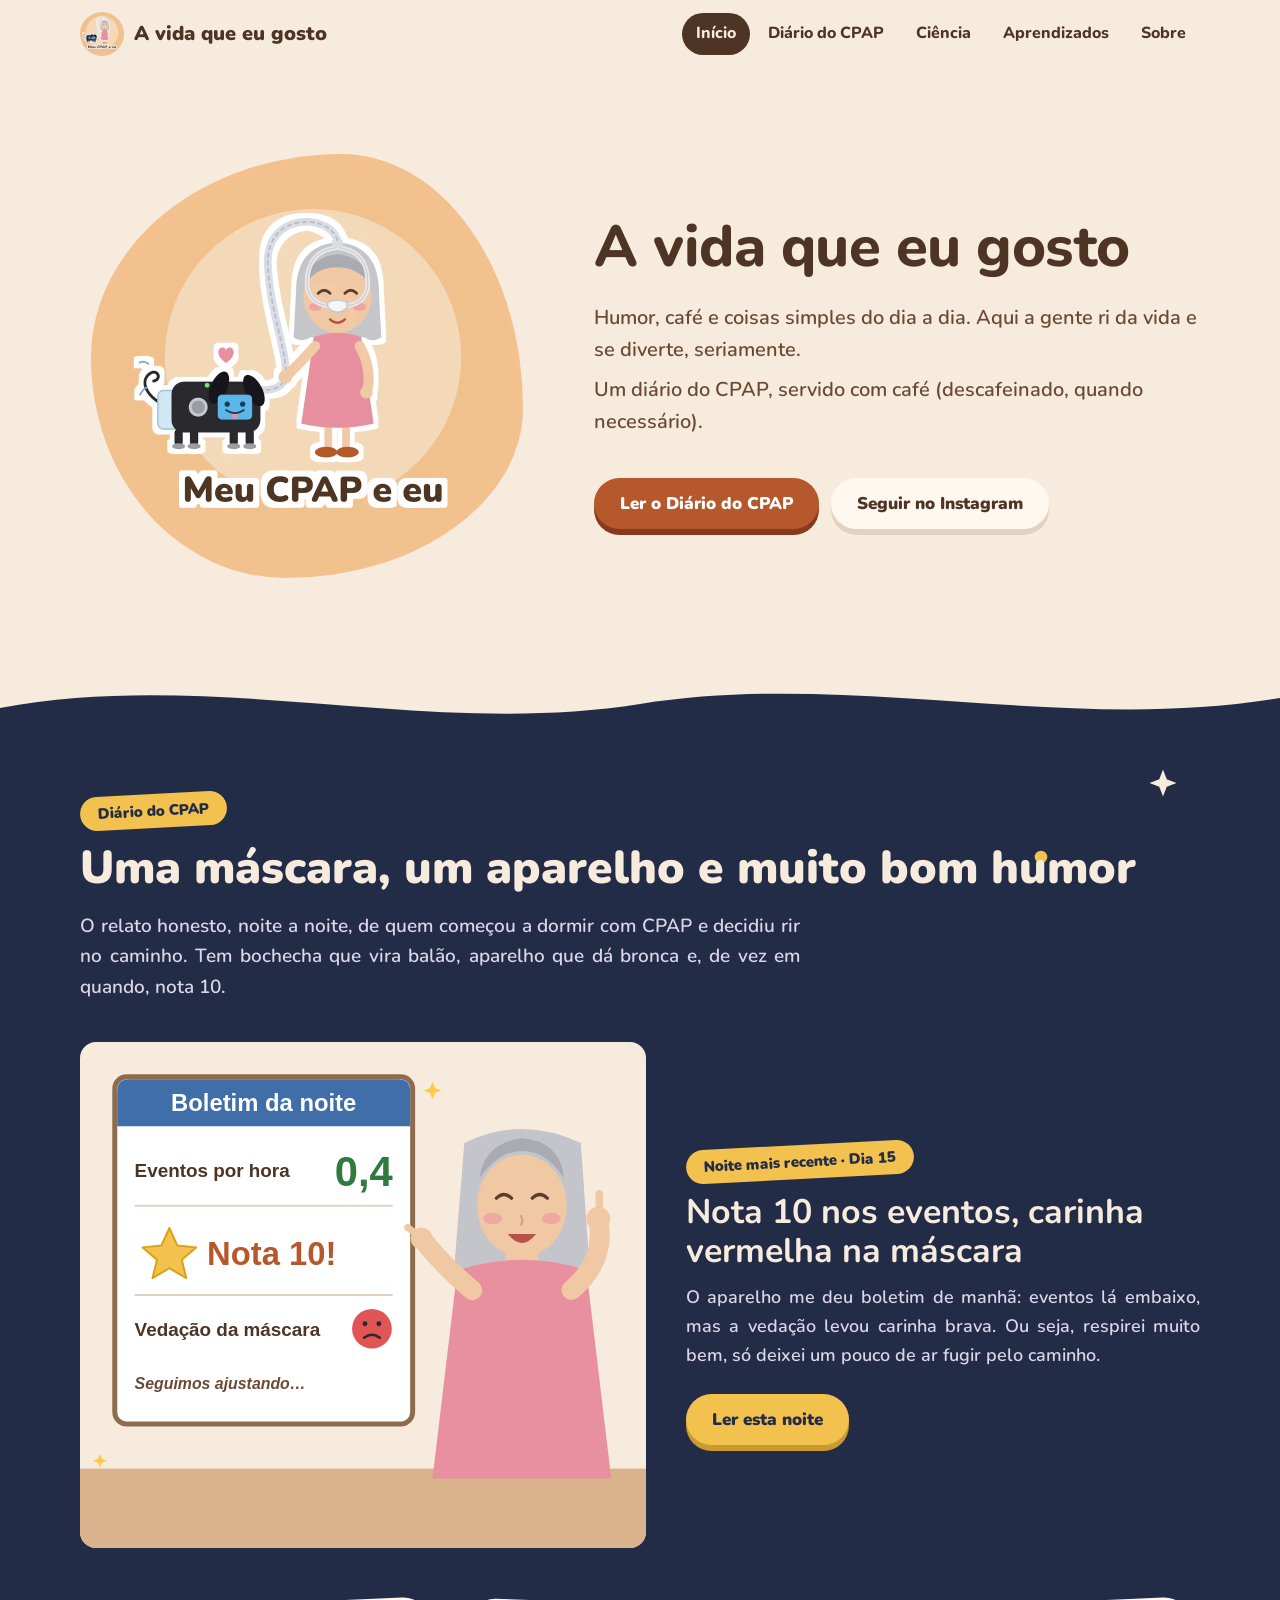
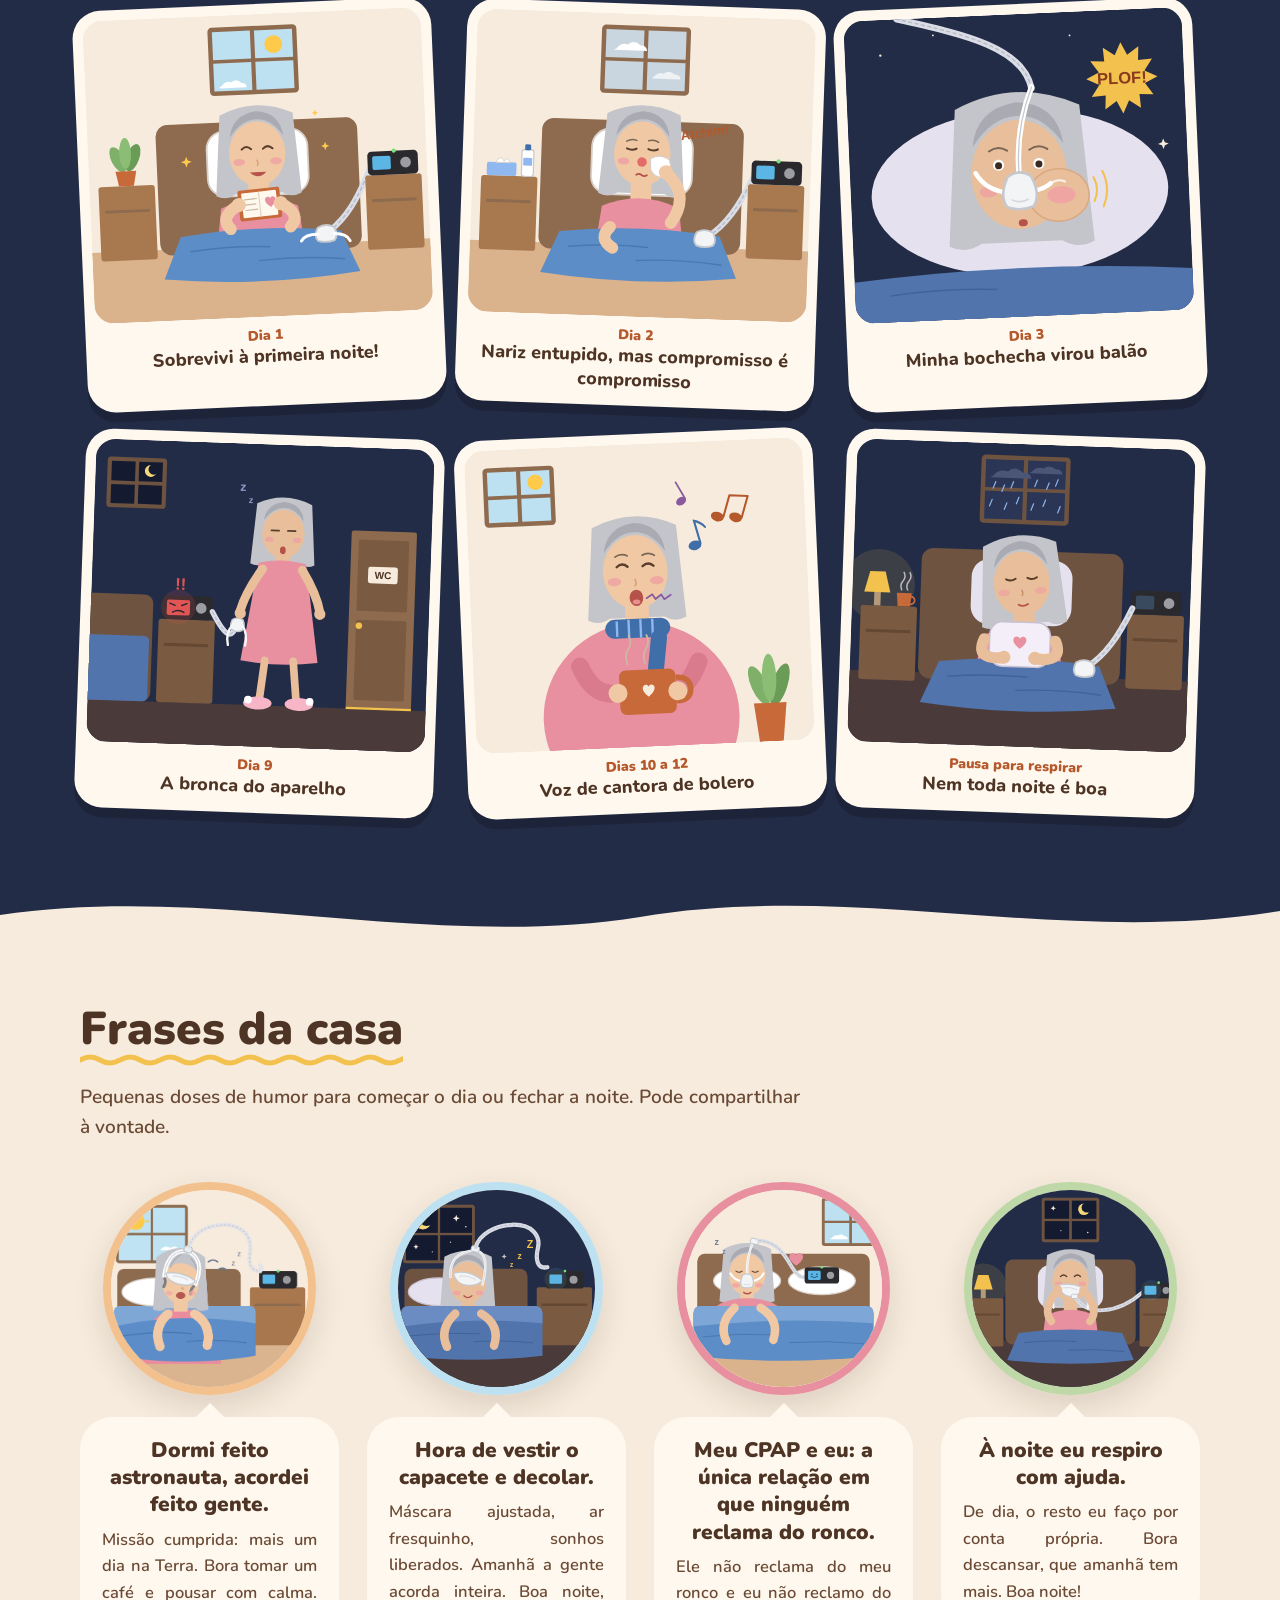
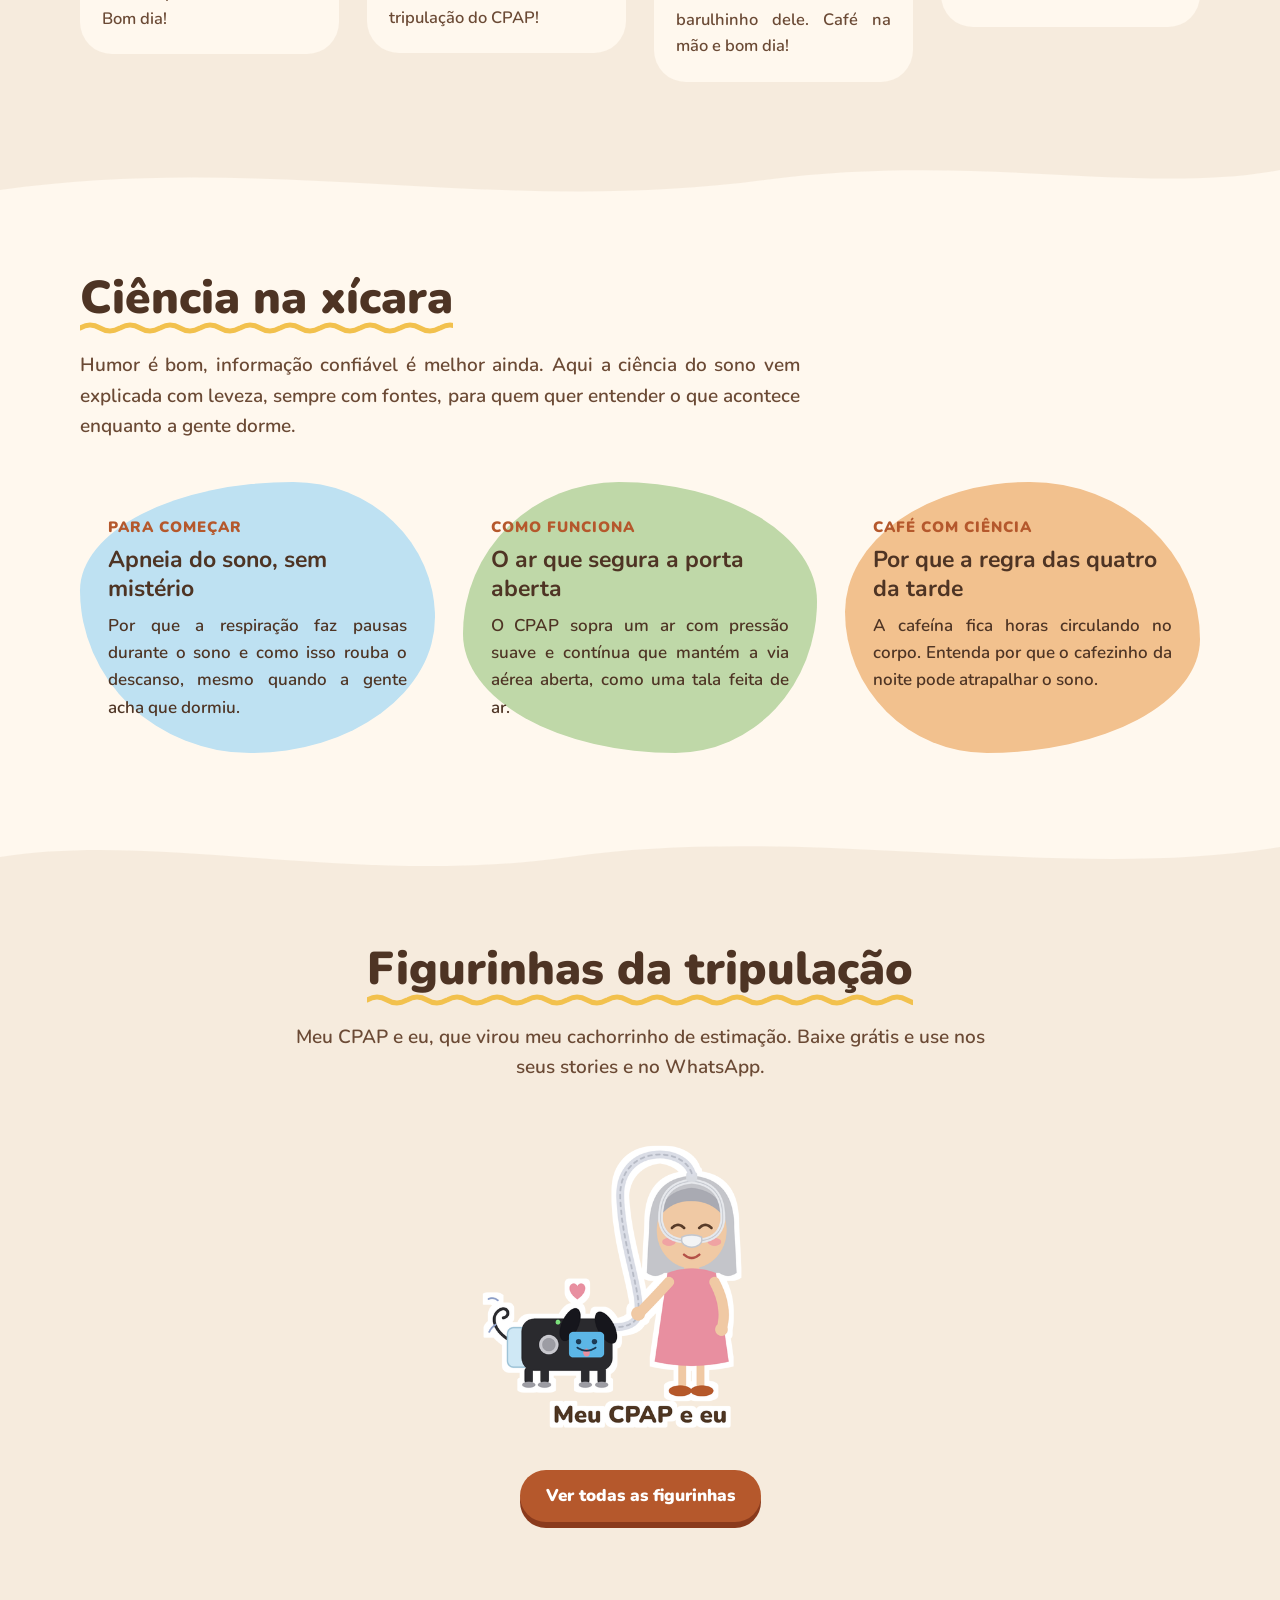
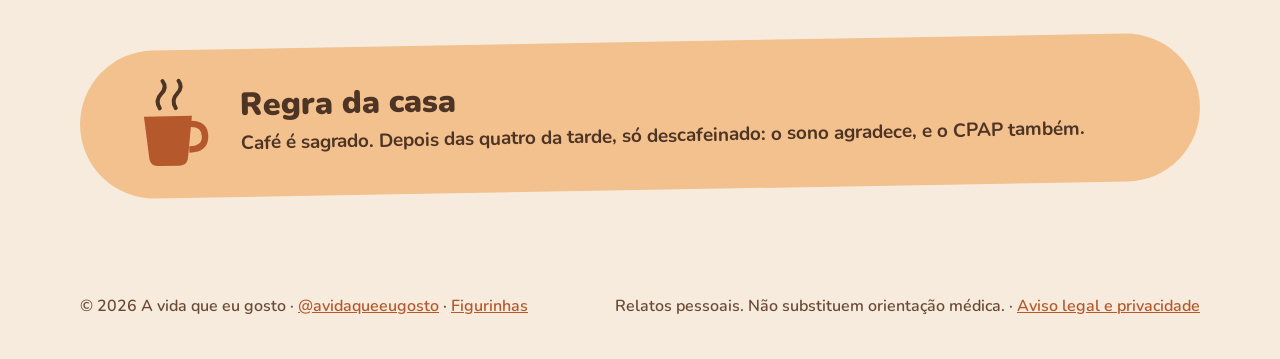
==== commit 1735a25c: "Aviso legal e privacidade, fonte hospedada no site, sem parceria declarada Co-Authored-By: Claude Op" ====
--- a/index.html
+++ b/index.html
@@ -17,10 +17,7 @@
   <meta property="og:image:alt" content="Ilustração da Vera passeando com o CPAP, que virou um cachorrinho, ao lado do título A vida que eu gosto">
   <meta name="twitter:card" content="summary_large_image">
   <link rel="icon" href="img/avatar.svg" type="image/svg+xml">
-  <link rel="preconnect" href="https://fonts.googleapis.com">
-  <link rel="preconnect" href="https://fonts.gstatic.com" crossorigin>
-  <link href="https://fonts.googleapis.com/css2?family=Nunito:wght@600;700;800;900&display=swap" rel="stylesheet">
-  <link rel="stylesheet" href="css/style.css?v=2">
+  <link rel="stylesheet" href="css/style.css?v=4">
 </head>
 <body>
 
@@ -181,7 +178,7 @@
 <footer class="rodape">
   <div class="container">
     <p>© 2026 A vida que eu gosto · <a href="https://www.instagram.com/avidaqueeugosto/" rel="noopener">@avidaqueeugosto</a> · <a href="figurinhas.html">Figurinhas</a></p>
-    <p>Relatos pessoais. Não substituem orientação médica.</p>
+    <p>Relatos pessoais. Não substituem orientação médica. · <a href="aviso.html">Aviso legal e privacidade</a></p>
   </div>
 </footer>
 
--- a/css/style.css
+++ b/css/style.css
@@ -1,3 +1,12 @@
+@font-face { font-family: 'Nunito'; font-style: normal; font-weight: 600; font-display: swap; src: url('../fonts/nunito-latin-600-normal.woff2') format('woff2'); unicode-range: U+0000-00FF, U+0131, U+0152-0153, U+02BB-02BC, U+02C6, U+02DA, U+02DC, U+0304, U+0308, U+0329, U+2000-206F, U+20AC, U+2122, U+2191, U+2193, U+2212, U+2215, U+FEFF, U+FFFD; }
+@font-face { font-family: 'Nunito'; font-style: normal; font-weight: 600; font-display: swap; src: url('../fonts/nunito-latin-ext-600-normal.woff2') format('woff2'); unicode-range: U+0100-02BA, U+02BD-02C5, U+02C7-02CC, U+02CE-02D7, U+02DD-02FF, U+0304, U+0308, U+0329, U+1D00-1DBF, U+1E00-1E9F, U+1EF2-1EFF, U+2020, U+20A0-20AB, U+20AD-20C0, U+2113, U+2C60-2C7F, U+A720-A7FF; }
+@font-face { font-family: 'Nunito'; font-style: normal; font-weight: 700; font-display: swap; src: url('../fonts/nunito-latin-700-normal.woff2') format('woff2'); unicode-range: U+0000-00FF, U+0131, U+0152-0153, U+02BB-02BC, U+02C6, U+02DA, U+02DC, U+0304, U+0308, U+0329, U+2000-206F, U+20AC, U+2122, U+2191, U+2193, U+2212, U+2215, U+FEFF, U+FFFD; }
+@font-face { font-family: 'Nunito'; font-style: normal; font-weight: 700; font-display: swap; src: url('../fonts/nunito-latin-ext-700-normal.woff2') format('woff2'); unicode-range: U+0100-02BA, U+02BD-02C5, U+02C7-02CC, U+02CE-02D7, U+02DD-02FF, U+0304, U+0308, U+0329, U+1D00-1DBF, U+1E00-1E9F, U+1EF2-1EFF, U+2020, U+20A0-20AB, U+20AD-20C0, U+2113, U+2C60-2C7F, U+A720-A7FF; }
+@font-face { font-family: 'Nunito'; font-style: normal; font-weight: 800; font-display: swap; src: url('../fonts/nunito-latin-800-normal.woff2') format('woff2'); unicode-range: U+0000-00FF, U+0131, U+0152-0153, U+02BB-02BC, U+02C6, U+02DA, U+02DC, U+0304, U+0308, U+0329, U+2000-206F, U+20AC, U+2122, U+2191, U+2193, U+2212, U+2215, U+FEFF, U+FFFD; }
+@font-face { font-family: 'Nunito'; font-style: normal; font-weight: 800; font-display: swap; src: url('../fonts/nunito-latin-ext-800-normal.woff2') format('woff2'); unicode-range: U+0100-02BA, U+02BD-02C5, U+02C7-02CC, U+02CE-02D7, U+02DD-02FF, U+0304, U+0308, U+0329, U+1D00-1DBF, U+1E00-1E9F, U+1EF2-1EFF, U+2020, U+20A0-20AB, U+20AD-20C0, U+2113, U+2C60-2C7F, U+A720-A7FF; }
+@font-face { font-family: 'Nunito'; font-style: normal; font-weight: 900; font-display: swap; src: url('../fonts/nunito-latin-900-normal.woff2') format('woff2'); unicode-range: U+0000-00FF, U+0131, U+0152-0153, U+02BB-02BC, U+02C6, U+02DA, U+02DC, U+0304, U+0308, U+0329, U+2000-206F, U+20AC, U+2122, U+2191, U+2193, U+2212, U+2215, U+FEFF, U+FFFD; }
+@font-face { font-family: 'Nunito'; font-style: normal; font-weight: 900; font-display: swap; src: url('../fonts/nunito-latin-ext-900-normal.woff2') format('woff2'); unicode-range: U+0100-02BA, U+02BD-02C5, U+02C7-02CC, U+02CE-02D7, U+02DD-02FF, U+0304, U+0308, U+0329, U+1D00-1DBF, U+1E00-1E9F, U+1EF2-1EFF, U+2020, U+20A0-20AB, U+20AD-20C0, U+2113, U+2C60-2C7F, U+A720-A7FF; }
+
 :root {
   --creme: #F6EBDD;
   --creme-2: #FFF8EE;
@@ -301,3 +310,14 @@
 .retrato.redondo { border-radius: 50%; }
 
 .retrato { height: auto; aspect-ratio: 1 / 1; object-fit: cover; }
+
+/* Dúvidas */
+.leitura details { background: var(--creme-2); border-radius: 22px; margin: 0 0 12px; padding: 0 22px; }
+.leitura summary { cursor: pointer; font-weight: 800; font-size: 18px; padding: 16px 28px 16px 0; list-style: none; position: relative; }
+.leitura summary::-webkit-details-marker { display: none; }
+.leitura summary::after { content: "+"; position: absolute; right: 0; top: 12px; font-size: 24px; color: var(--terracota); font-weight: 900; }
+.leitura details[open] summary::after { content: "−"; }
+.leitura details p { margin: 0 0 18px; }
+.alerta { background: #FBE3E3; border-radius: 28px; padding: 22px 26px; margin: 0 0 24px; }
+.alerta h2 { margin: 0 0 8px !important; font-size: 22px !important; color: #9B2C2C; }
+.alerta p { margin: 0; font-weight: 600; }
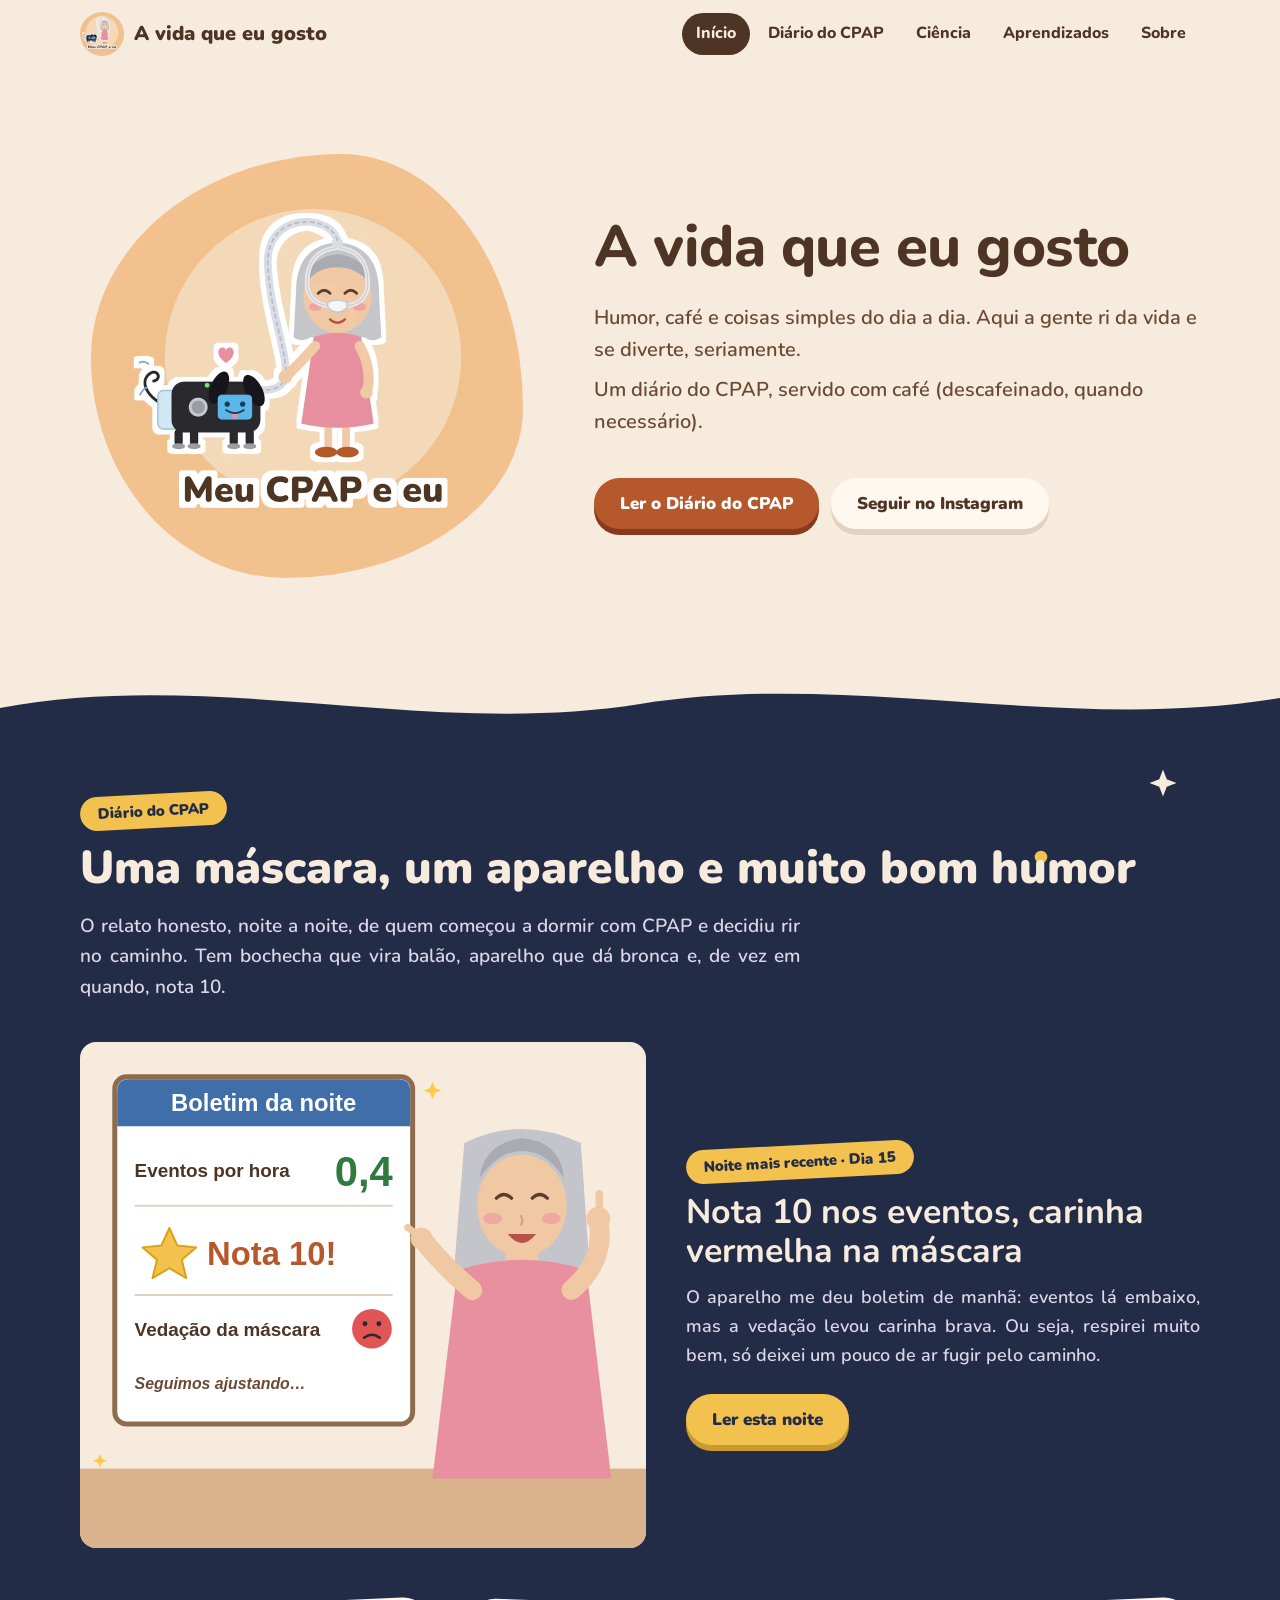
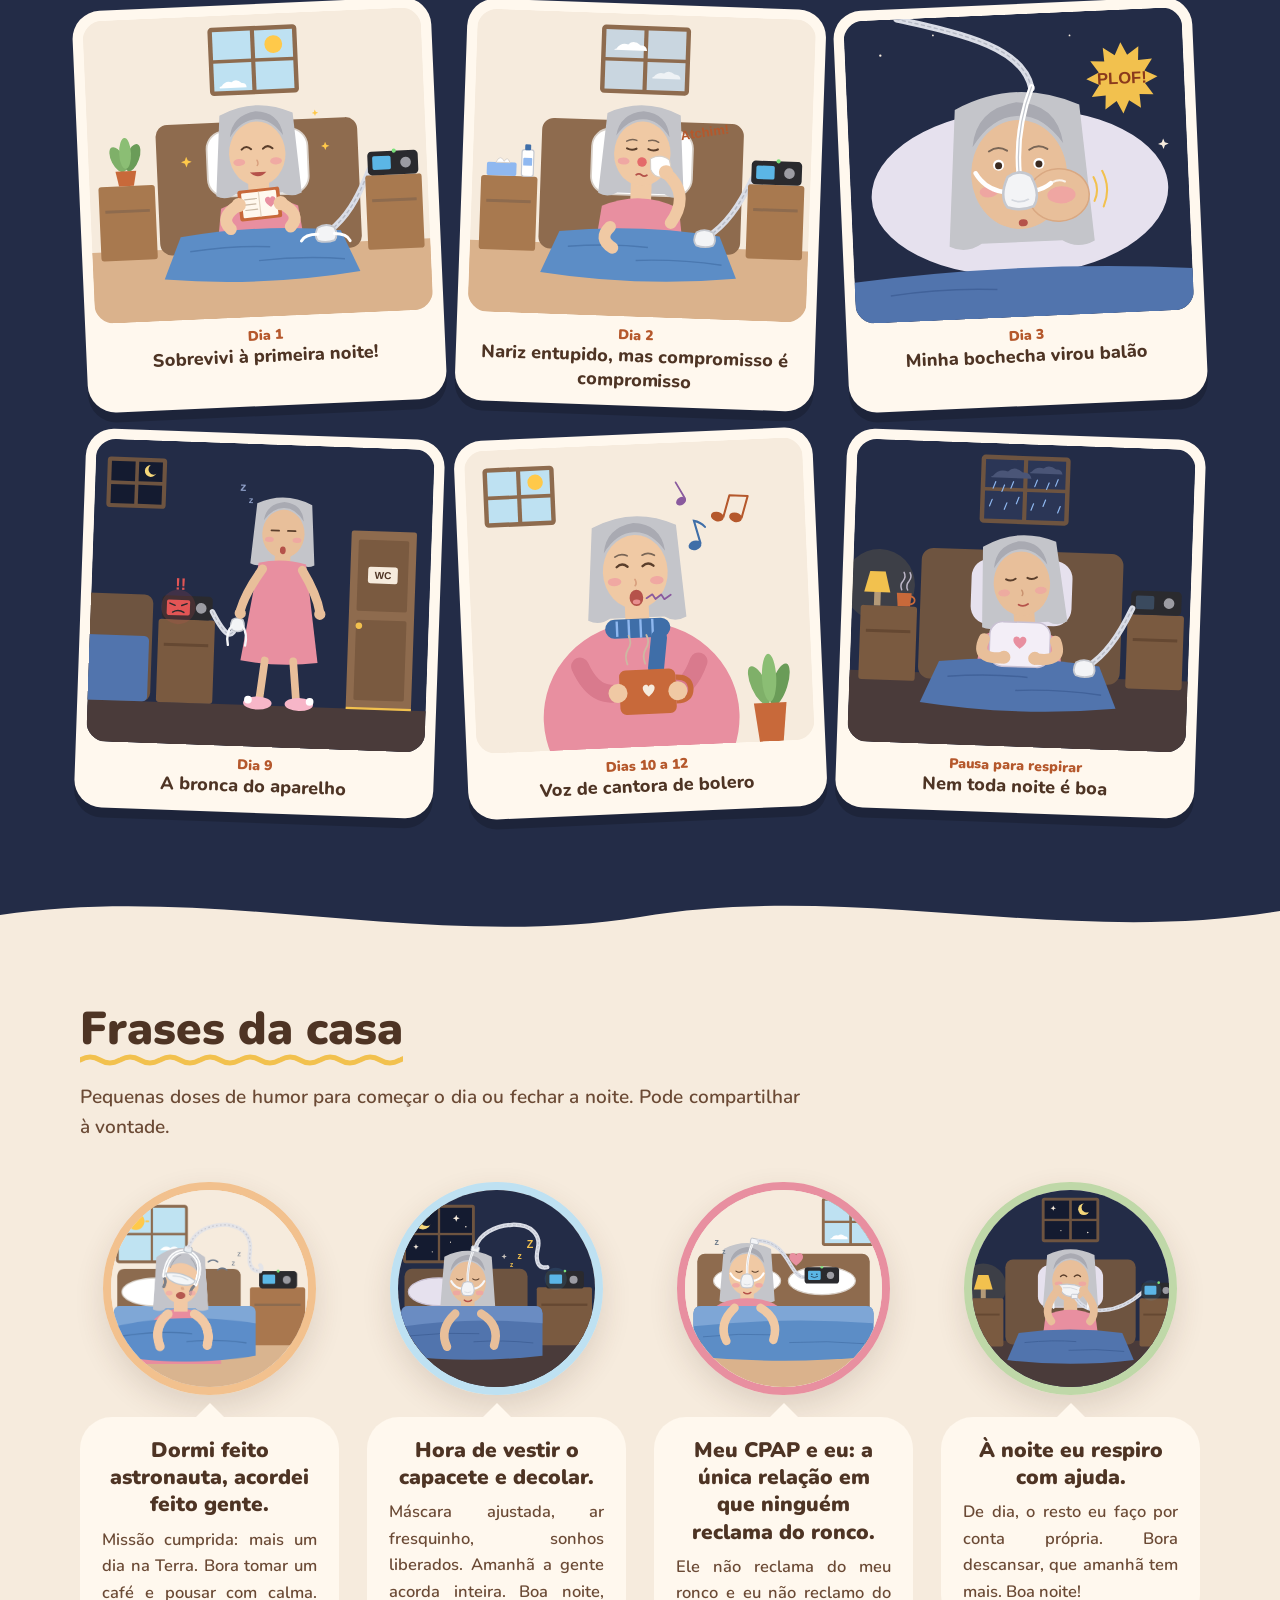
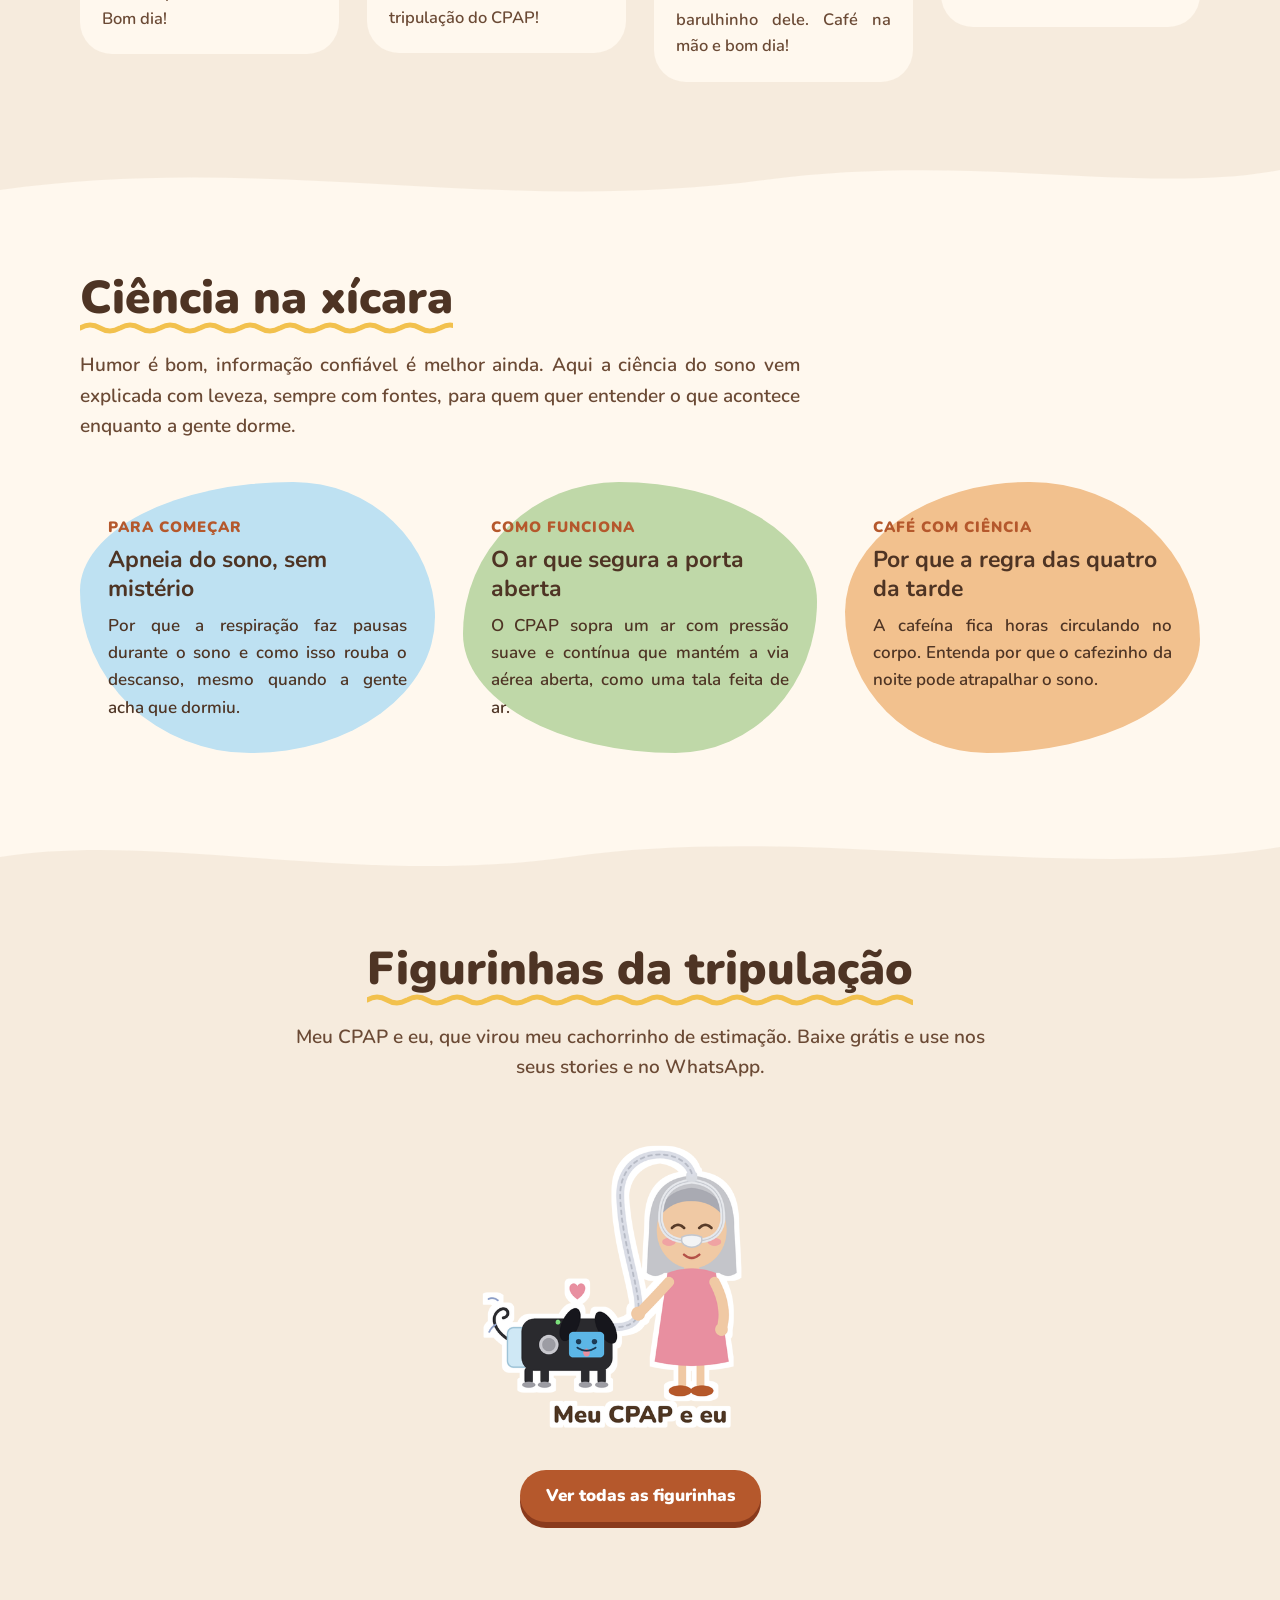
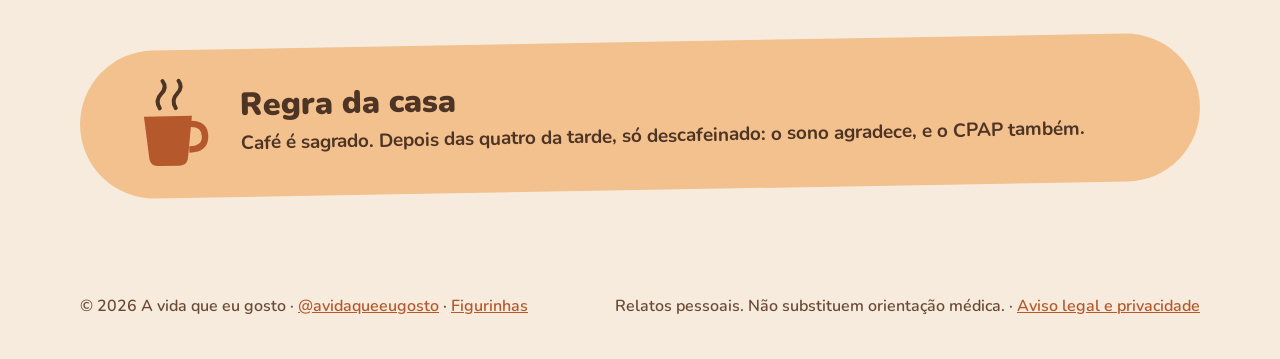
==== commit e8de62c8: "Página Sobre: apresenta Lola e Puff com retratos 3D Co-Authored-By: Claude Opus 5.5 <noreply@anthrop" ====
--- a/index.html
+++ b/index.html
@@ -17,7 +17,7 @@
   <meta property="og:image:alt" content="Ilustração da Vera passeando com o CPAP, que virou um cachorrinho, ao lado do título A vida que eu gosto">
   <meta name="twitter:card" content="summary_large_image">
   <link rel="icon" href="img/avatar.svg" type="image/svg+xml">
-  <link rel="stylesheet" href="css/style.css?v=4">
+  <link rel="stylesheet" href="css/style.css?v=5">
 </head>
 <body>
 
--- a/css/style.css
+++ b/css/style.css
@@ -321,3 +321,16 @@
 .alerta { background: #FBE3E3; border-radius: 28px; padding: 22px 26px; margin: 0 0 24px; }
 .alerta h2 { margin: 0 0 8px !important; font-size: 22px !important; color: #9B2C2C; }
 .alerta p { margin: 0; font-weight: 600; }
+
+/* Sobre: Lola e Puff */
+.dupla { display: grid; grid-template-columns: repeat(2, minmax(0, 1fr)); gap: 28px; margin: 32px 0 40px; }
+.perfil { background: var(--creme-2); border-radius: 32px; padding: 20px 22px 24px; }
+.perfil img { width: 100%; height: auto; aspect-ratio: 1 / 1; object-fit: cover; border-radius: 24px; display: block; }
+.perfil h2 { margin: 18px 0 2px; }
+.perfil .papel { font-weight: 800; color: var(--terracota); margin: 0 0 12px; text-align: left; }
+.ficha { margin: 16px 0 0; display: grid; grid-template-columns: auto 1fr; gap: 6px 14px; font-size: 15px; }
+.ficha dt { font-weight: 800; color: var(--cafe); }
+.ficha dd { margin: 0; }
+.combinado { padding-left: 1.2em; }
+.combinado li { margin-bottom: 8px; }
+@media (max-width: 720px) { .dupla { grid-template-columns: 1fr; } .ficha { grid-template-columns: 1fr; gap: 0; } .ficha dd { margin-bottom: 8px; } }
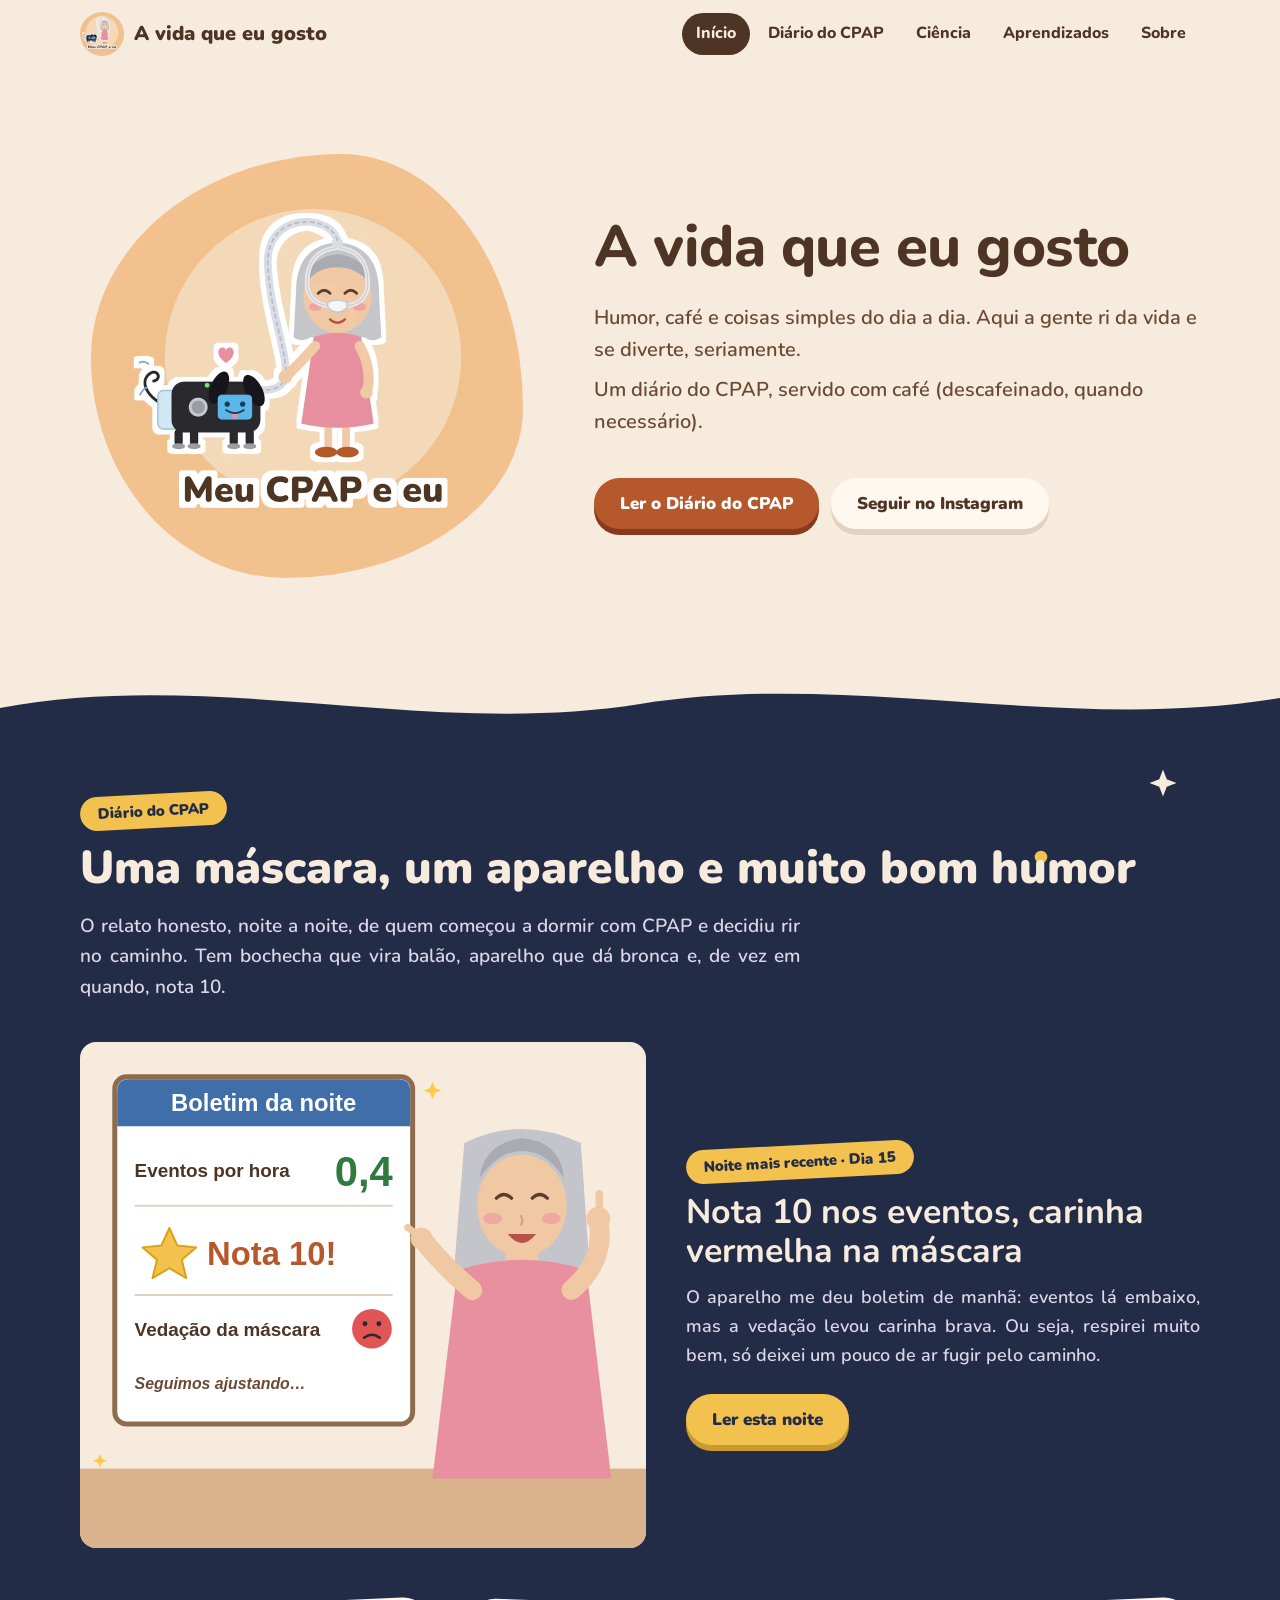
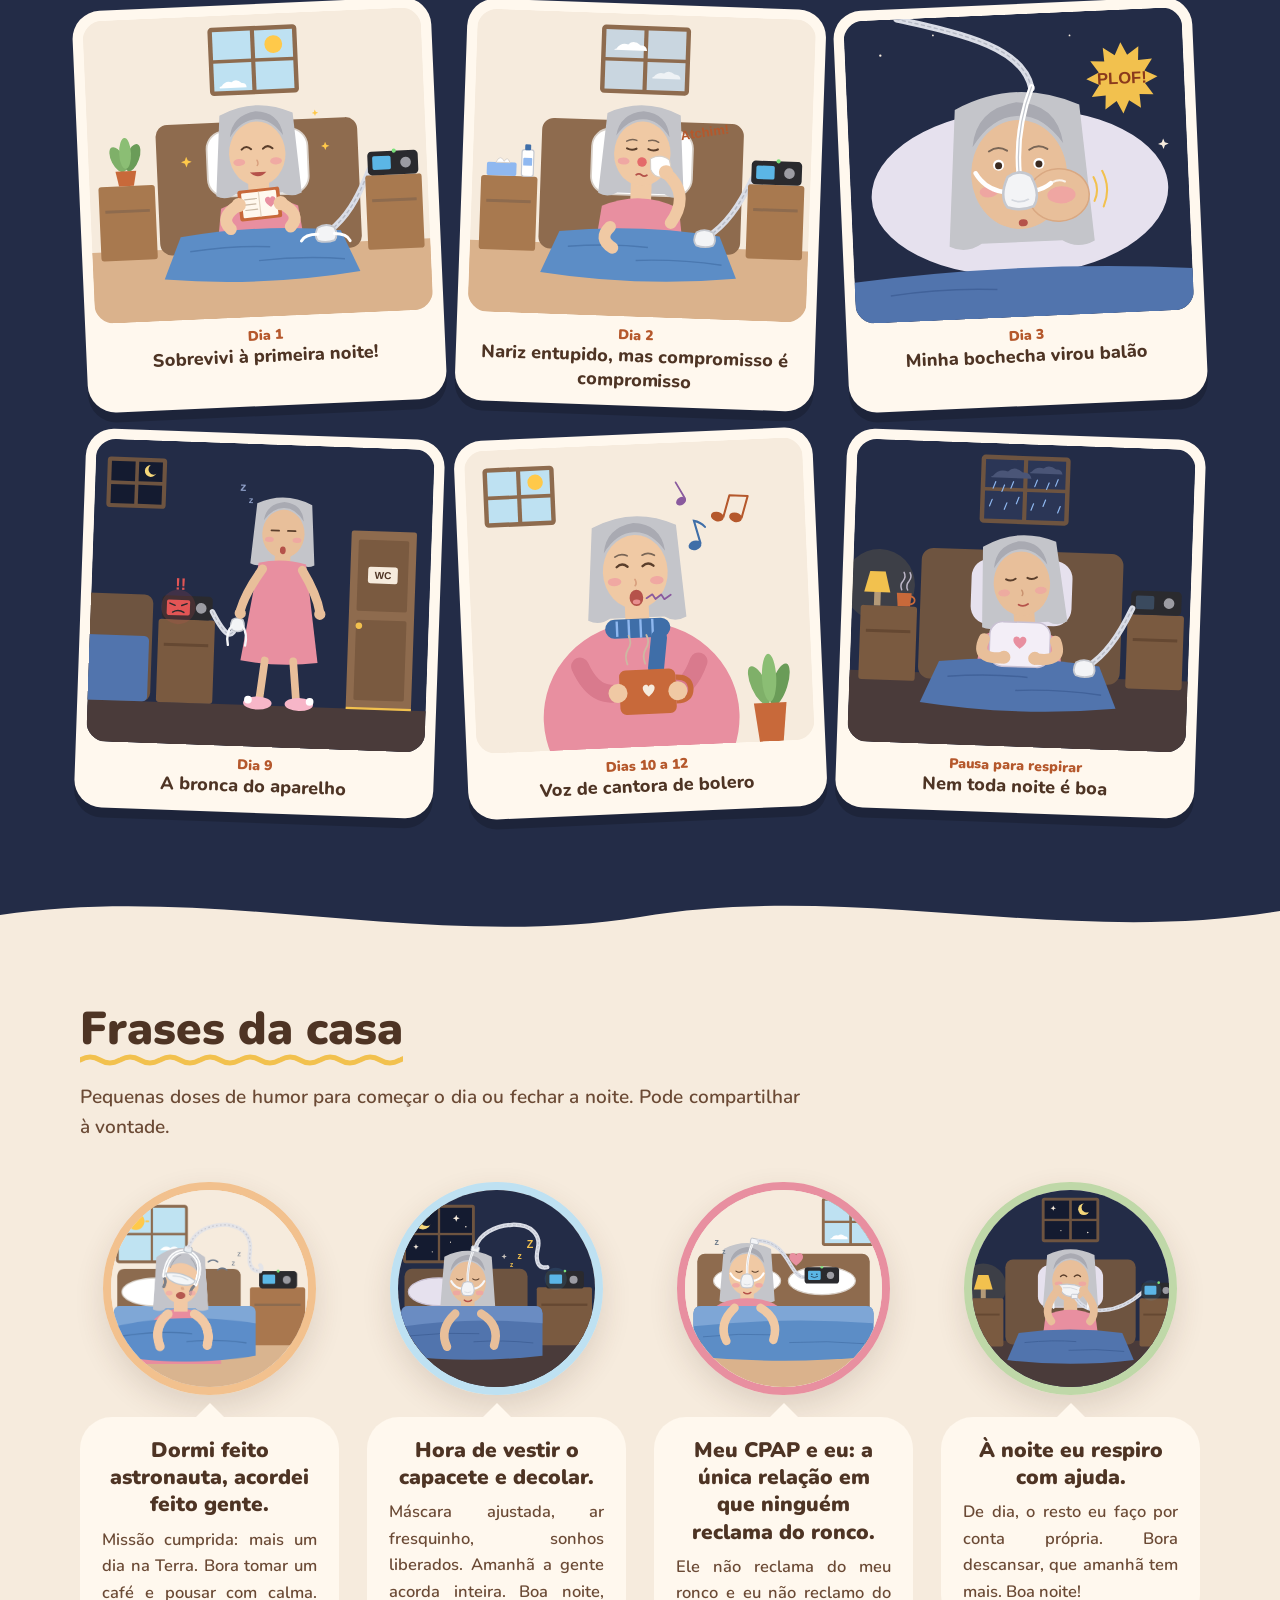
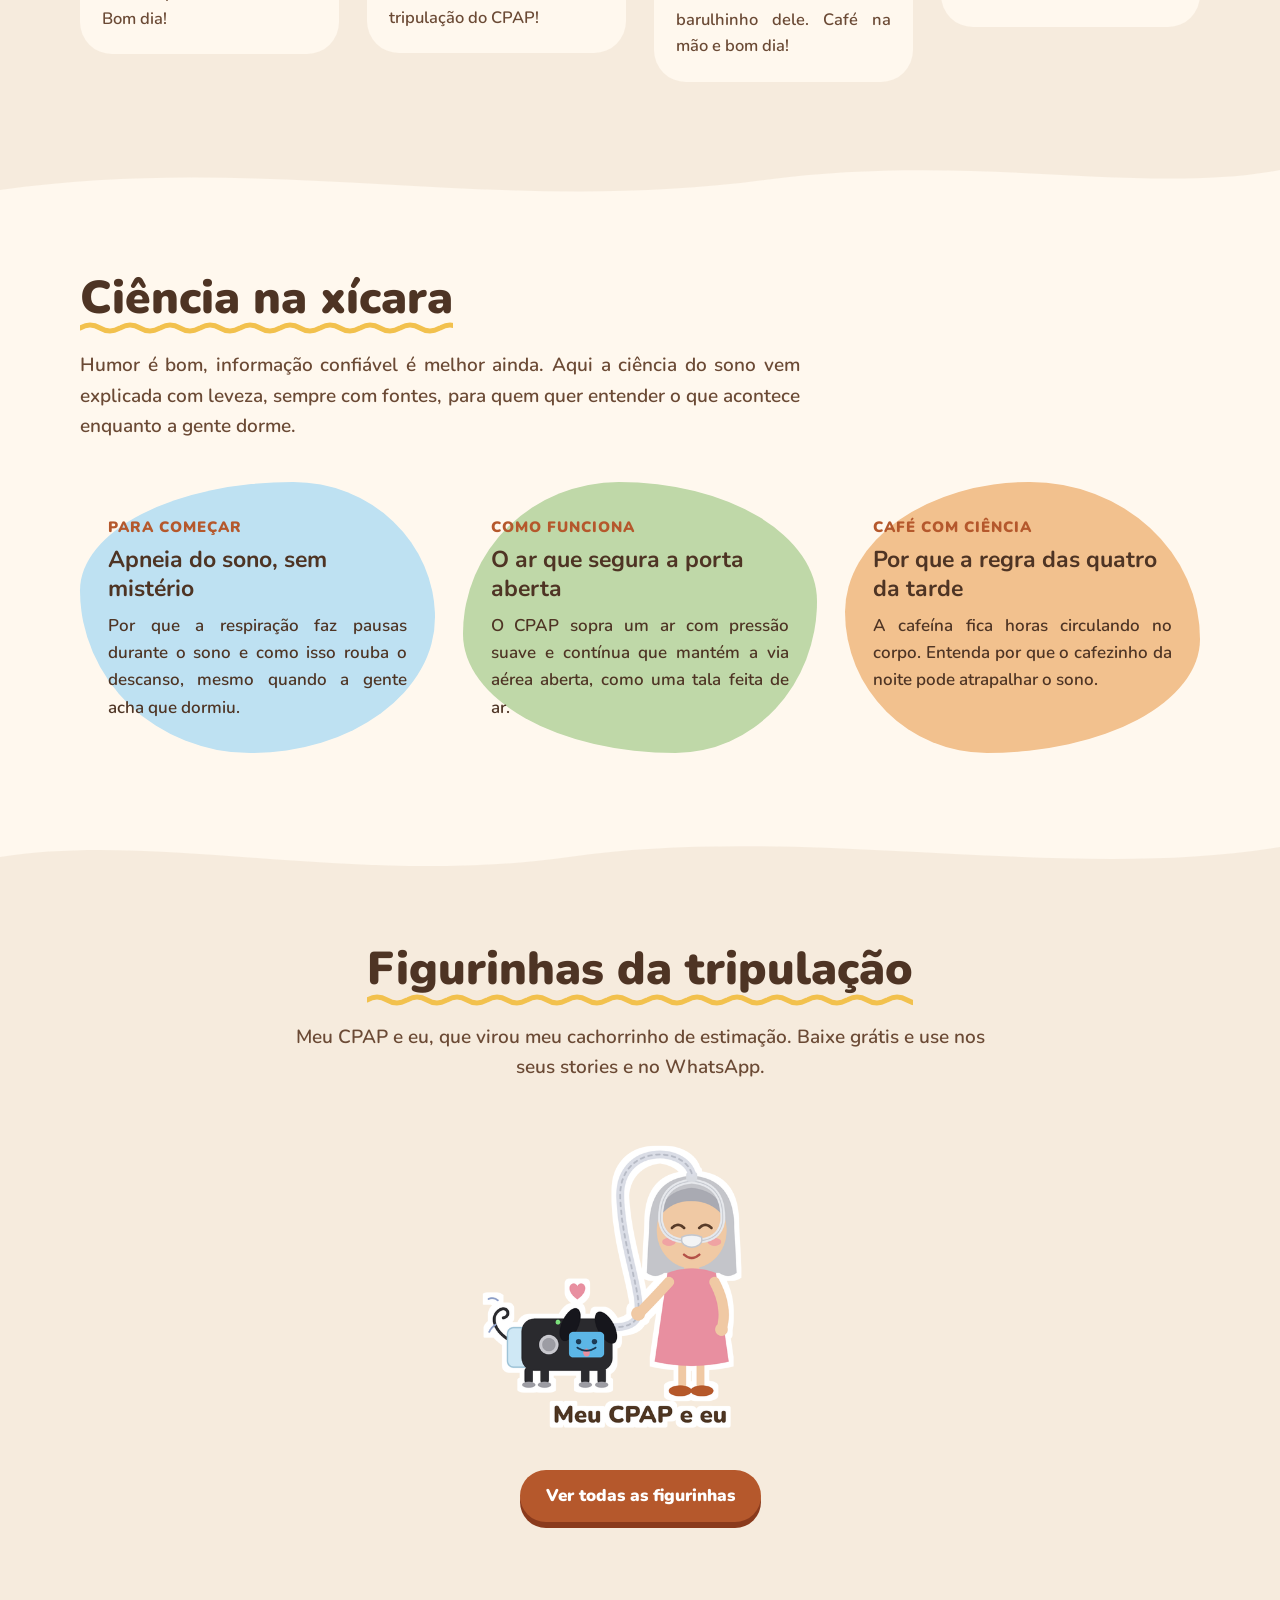
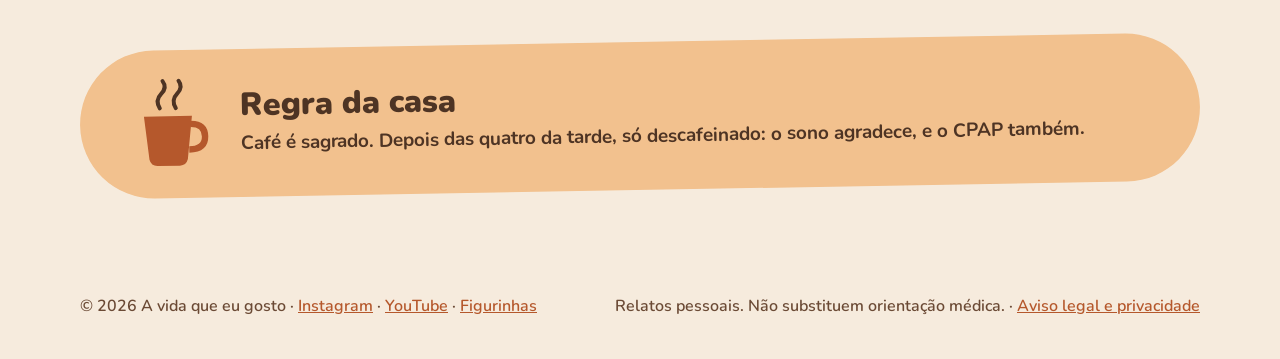
==== commit 034a89a0: "Rodapé e Sobre: link para o canal do YouTube Co-Authored-By: Claude Opus 5.5 <noreply@anthropic.com>" ====
--- a/index.html
+++ b/index.html
@@ -177,7 +177,7 @@
 
 <footer class="rodape">
   <div class="container">
-    <p>© 2026 A vida que eu gosto · <a href="https://www.instagram.com/avidaqueeugosto/" rel="noopener">@avidaqueeugosto</a> · <a href="figurinhas.html">Figurinhas</a></p>
+    <p>© 2026 A vida que eu gosto · <a href="https://www.instagram.com/avidaqueeugosto/" rel="noopener">Instagram</a> · <a href="https://www.youtube.com/@avidaqueeugostocpap" rel="noopener">YouTube</a> · <a href="figurinhas.html">Figurinhas</a></p>
     <p>Relatos pessoais. Não substituem orientação médica. · <a href="aviso.html">Aviso legal e privacidade</a></p>
   </div>
 </footer>
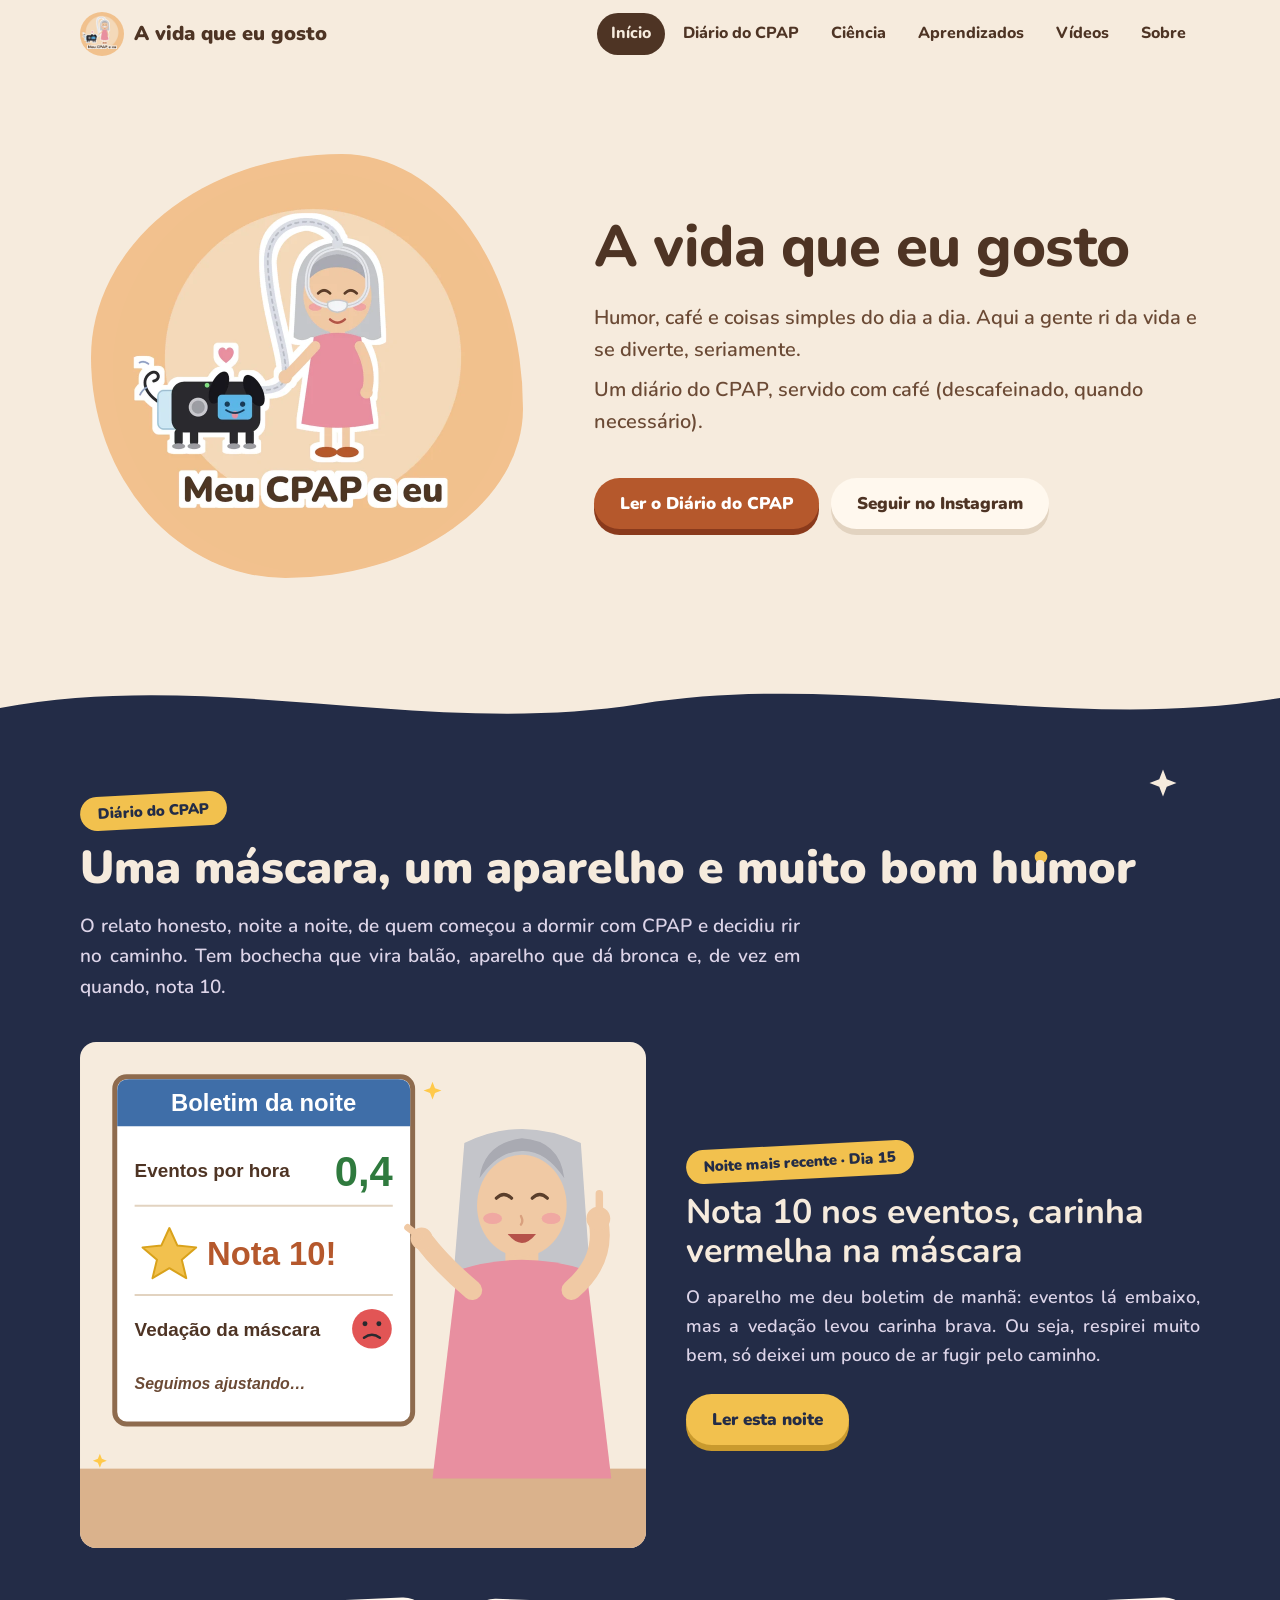
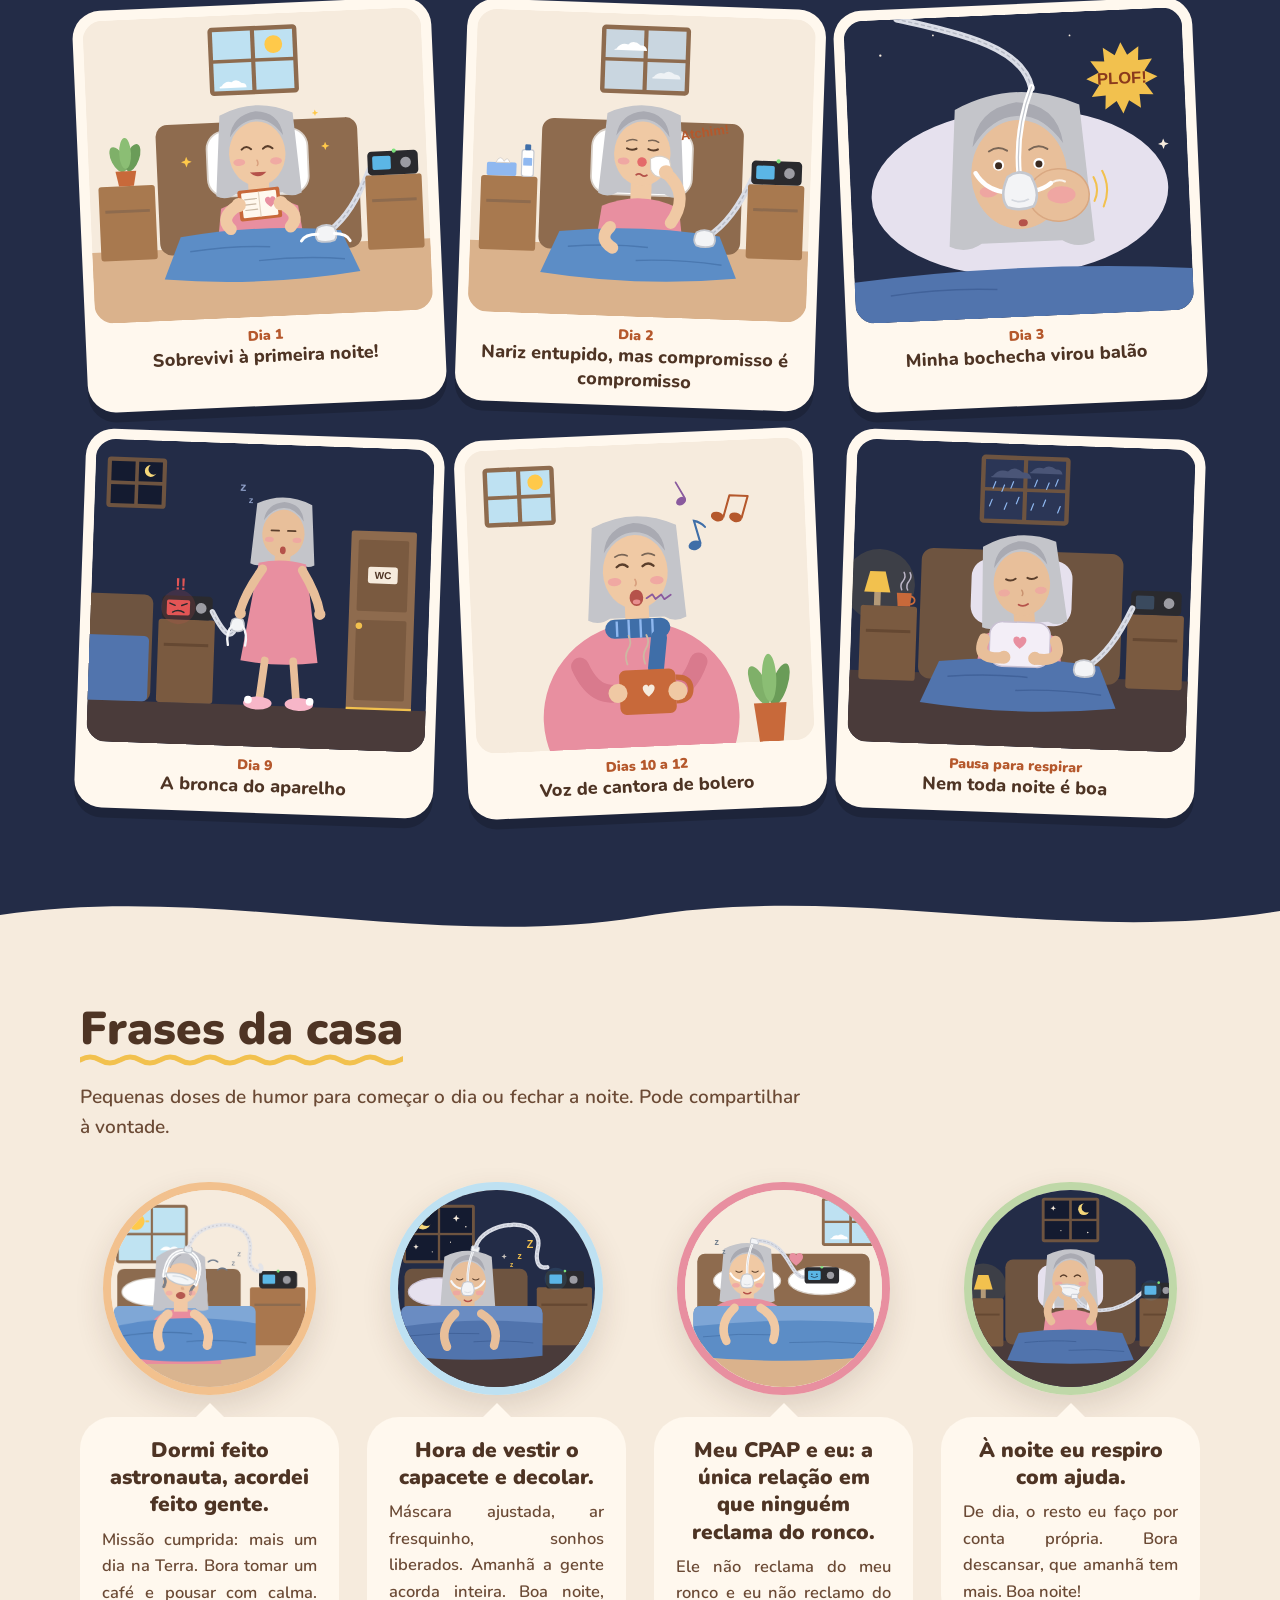
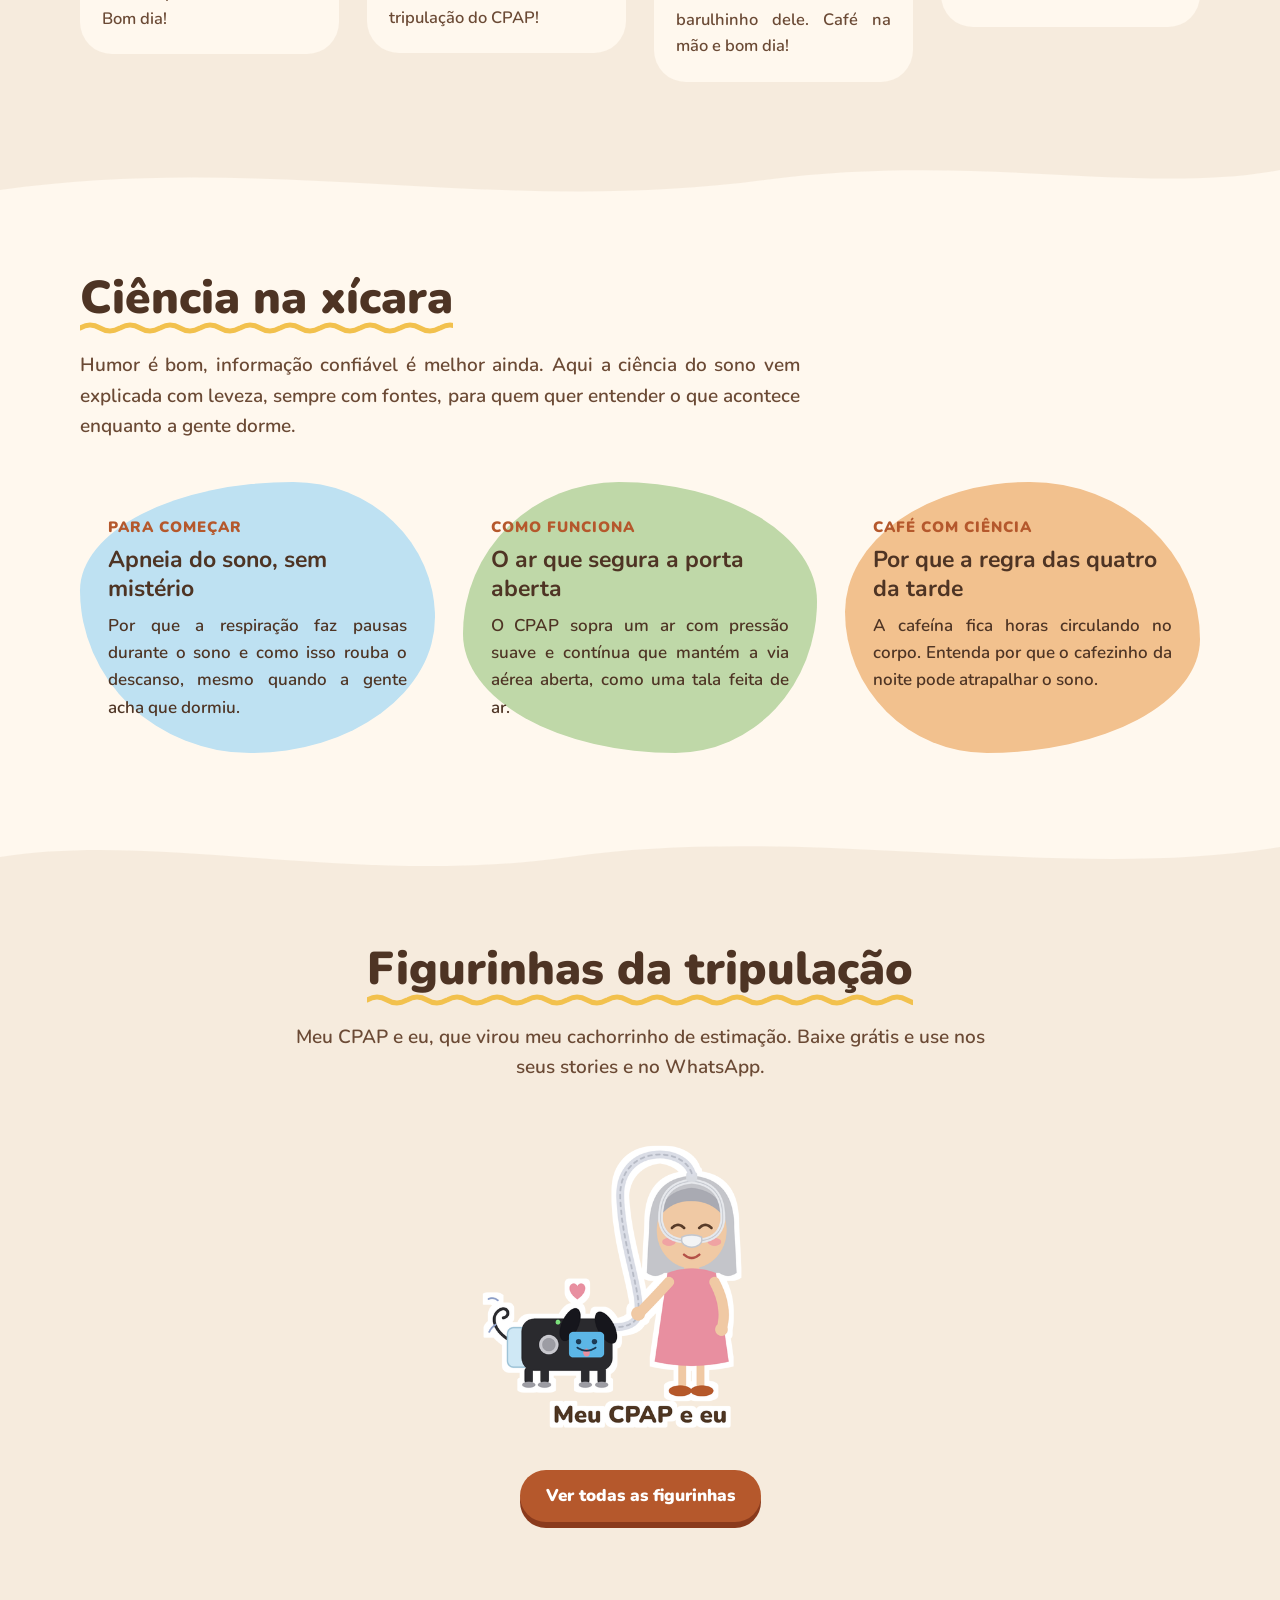
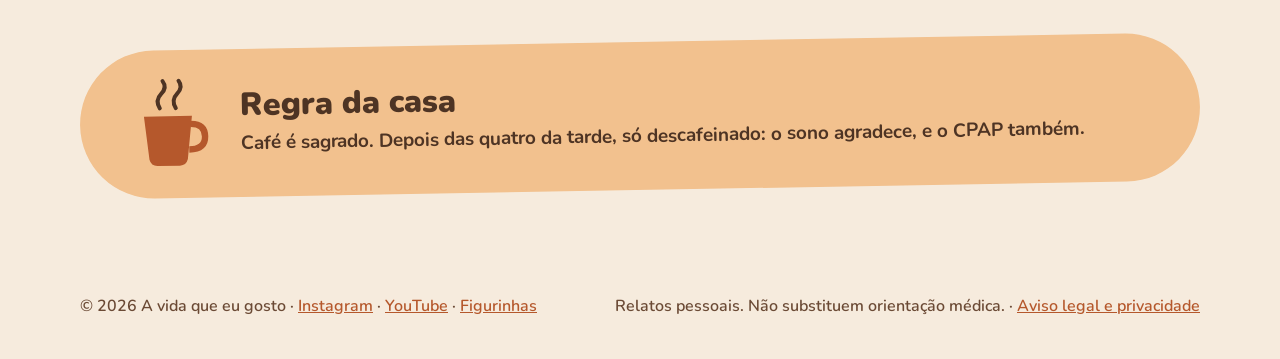
==== commit 912a8777: "Página Vídeos e links dos episódios 1 a 7 nas páginas do site Co-Authored-By: Claude Opus 5.5 <norep" ====
--- a/index.html
+++ b/index.html
@@ -17,7 +17,7 @@
   <meta property="og:image:alt" content="Ilustração da Vera passeando com o CPAP, que virou um cachorrinho, ao lado do título A vida que eu gosto">
   <meta name="twitter:card" content="summary_large_image">
   <link rel="icon" href="img/avatar.svg" type="image/svg+xml">
-  <link rel="stylesheet" href="css/style.css?v=5">
+  <link rel="stylesheet" href="css/style.css?v=6">
 </head>
 <body>
 
@@ -29,6 +29,7 @@
       <a href="diario.html">Diário do CPAP</a>
       <a href="ciencia.html">Ciência</a>
       <a href="aprendizados.html">Aprendizados</a>
+      <a href="videos.html">Vídeos</a>
       <a href="sobre.html">Sobre</a>
     </nav>
   </div>
--- a/css/style.css
+++ b/css/style.css
@@ -334,3 +334,12 @@
 .combinado { padding-left: 1.2em; }
 .combinado li { margin-bottom: 8px; }
 @media (max-width: 720px) { .dupla { grid-template-columns: 1fr; } .ficha { grid-template-columns: 1fr; gap: 0; } .ficha dd { margin-bottom: 8px; } }
+
+/* Vídeos */
+.videos { display: grid; grid-template-columns: repeat(auto-fill, minmax(280px, 1fr)); gap: 24px; margin: 28px 0 36px; }
+.video { display: block; background: var(--creme-2); border-radius: 28px; overflow: hidden; text-decoration: none; color: var(--cafe); box-shadow: 0 8px 20px rgba(78,52,36,.08); padding-bottom: 18px; }
+.video img { width: 100%; height: auto; aspect-ratio: 16 / 9; object-fit: cover; display: block; }
+.video .ep { display: block; margin: 14px 18px 2px; font-weight: 800; font-size: 14px; color: var(--terracota); text-transform: uppercase; letter-spacing: .5px; }
+.video strong { display: block; margin: 0 18px; font-size: 19px; line-height: 1.25; }
+.video .desc { display: block; margin: 6px 18px 0; font-size: 15px; line-height: 1.4; }
+.video:hover strong { text-decoration: underline; }
